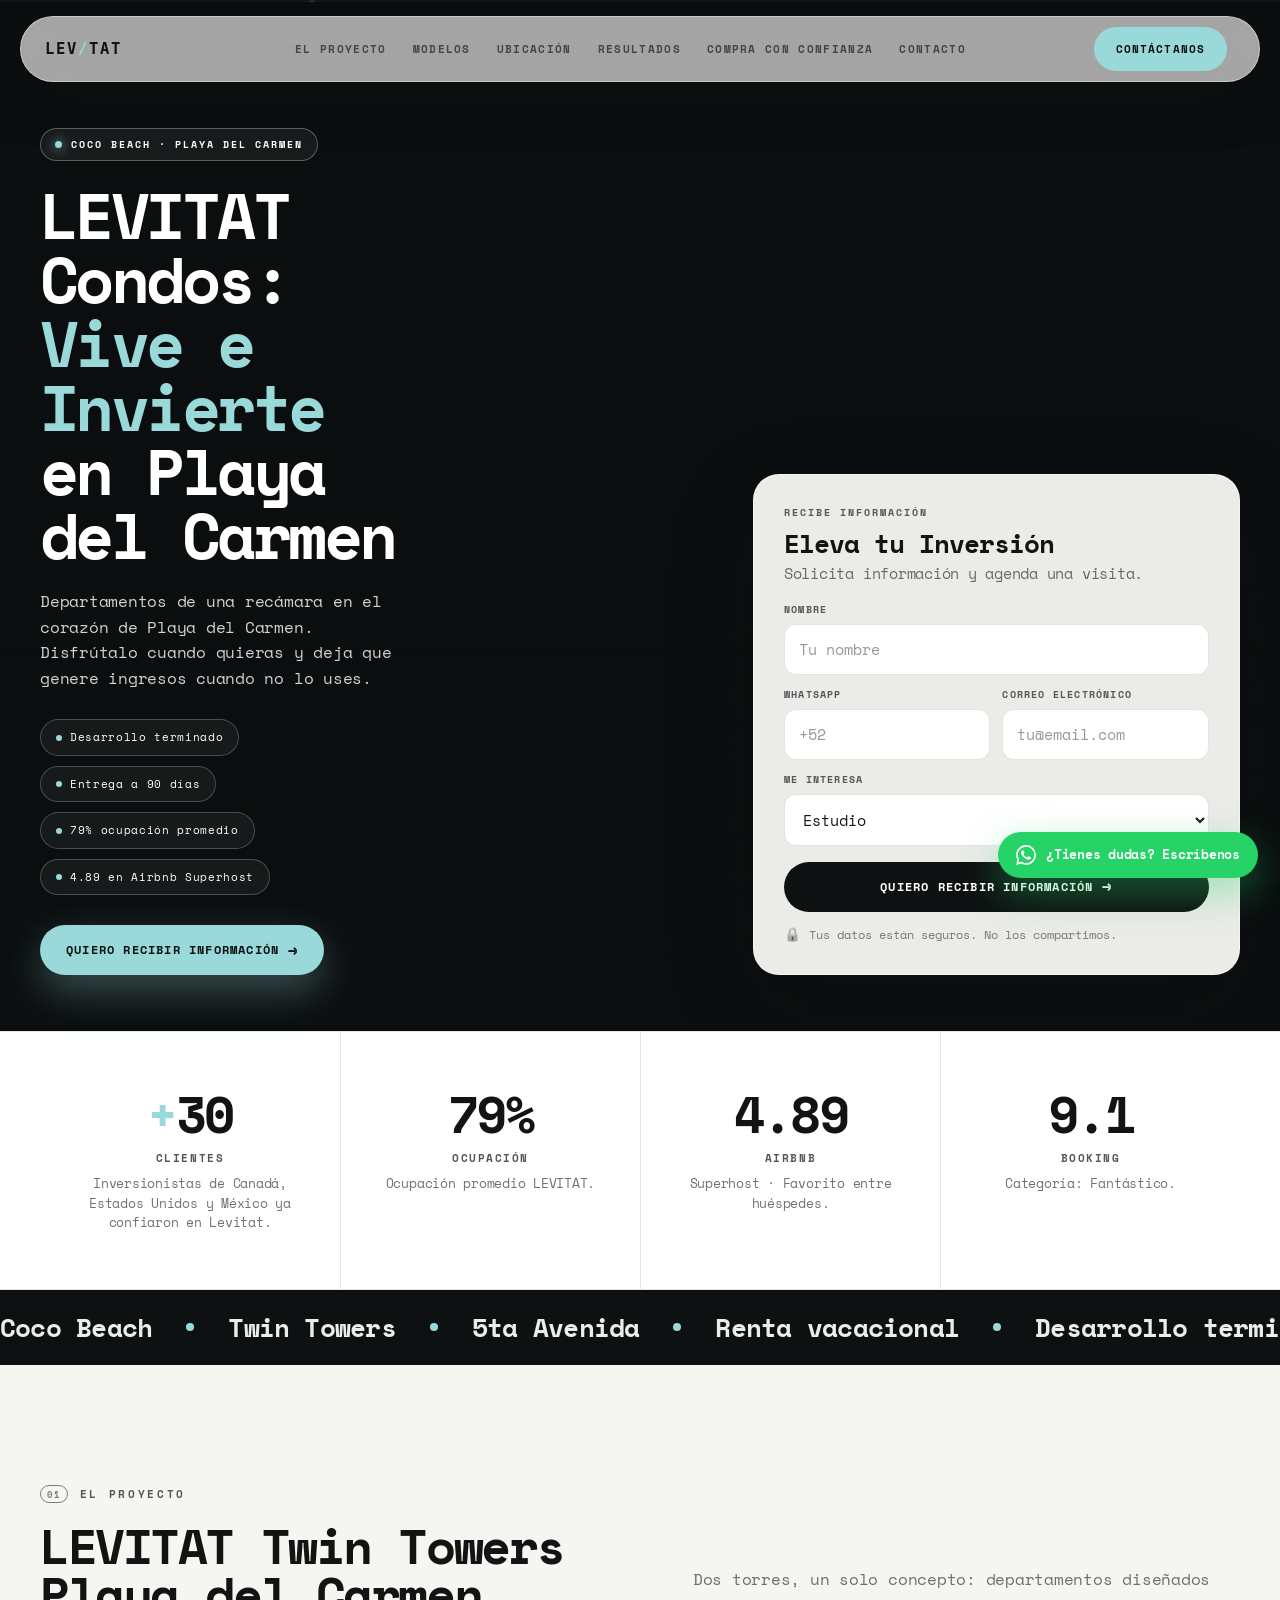
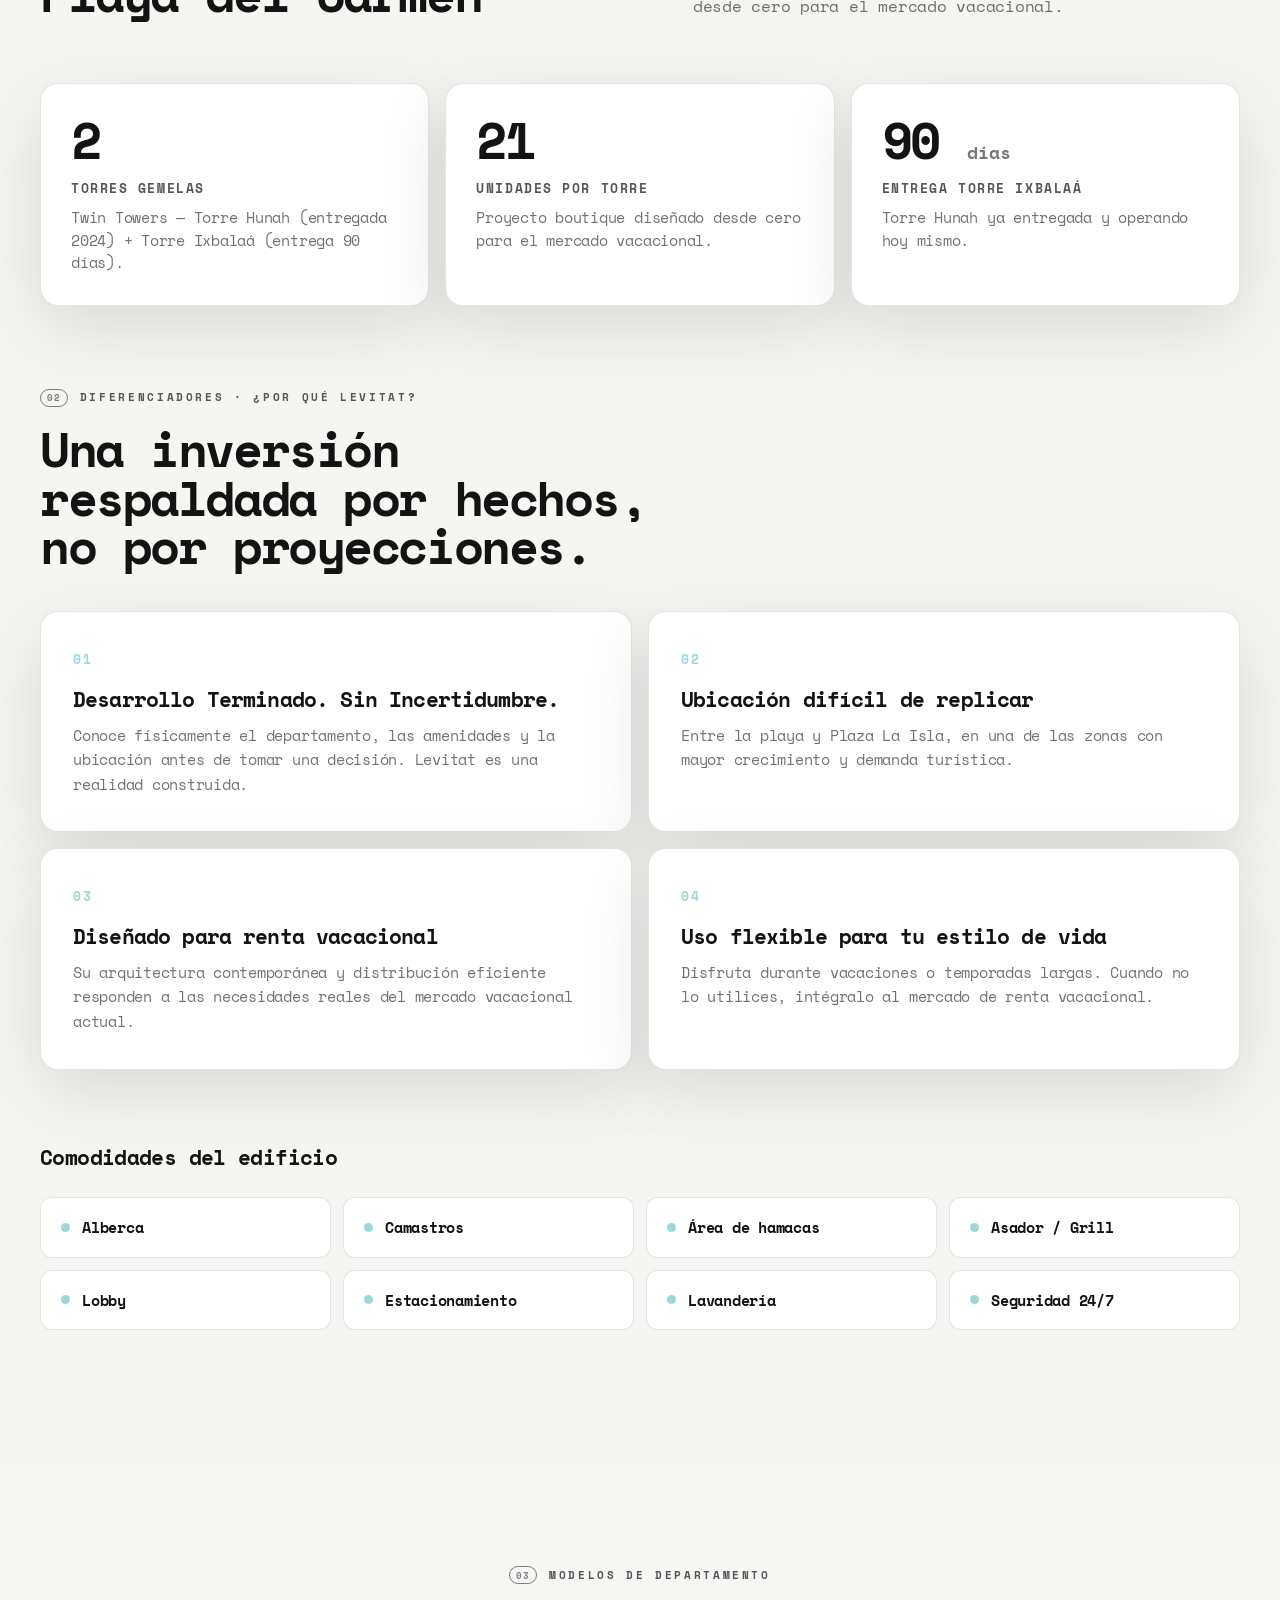
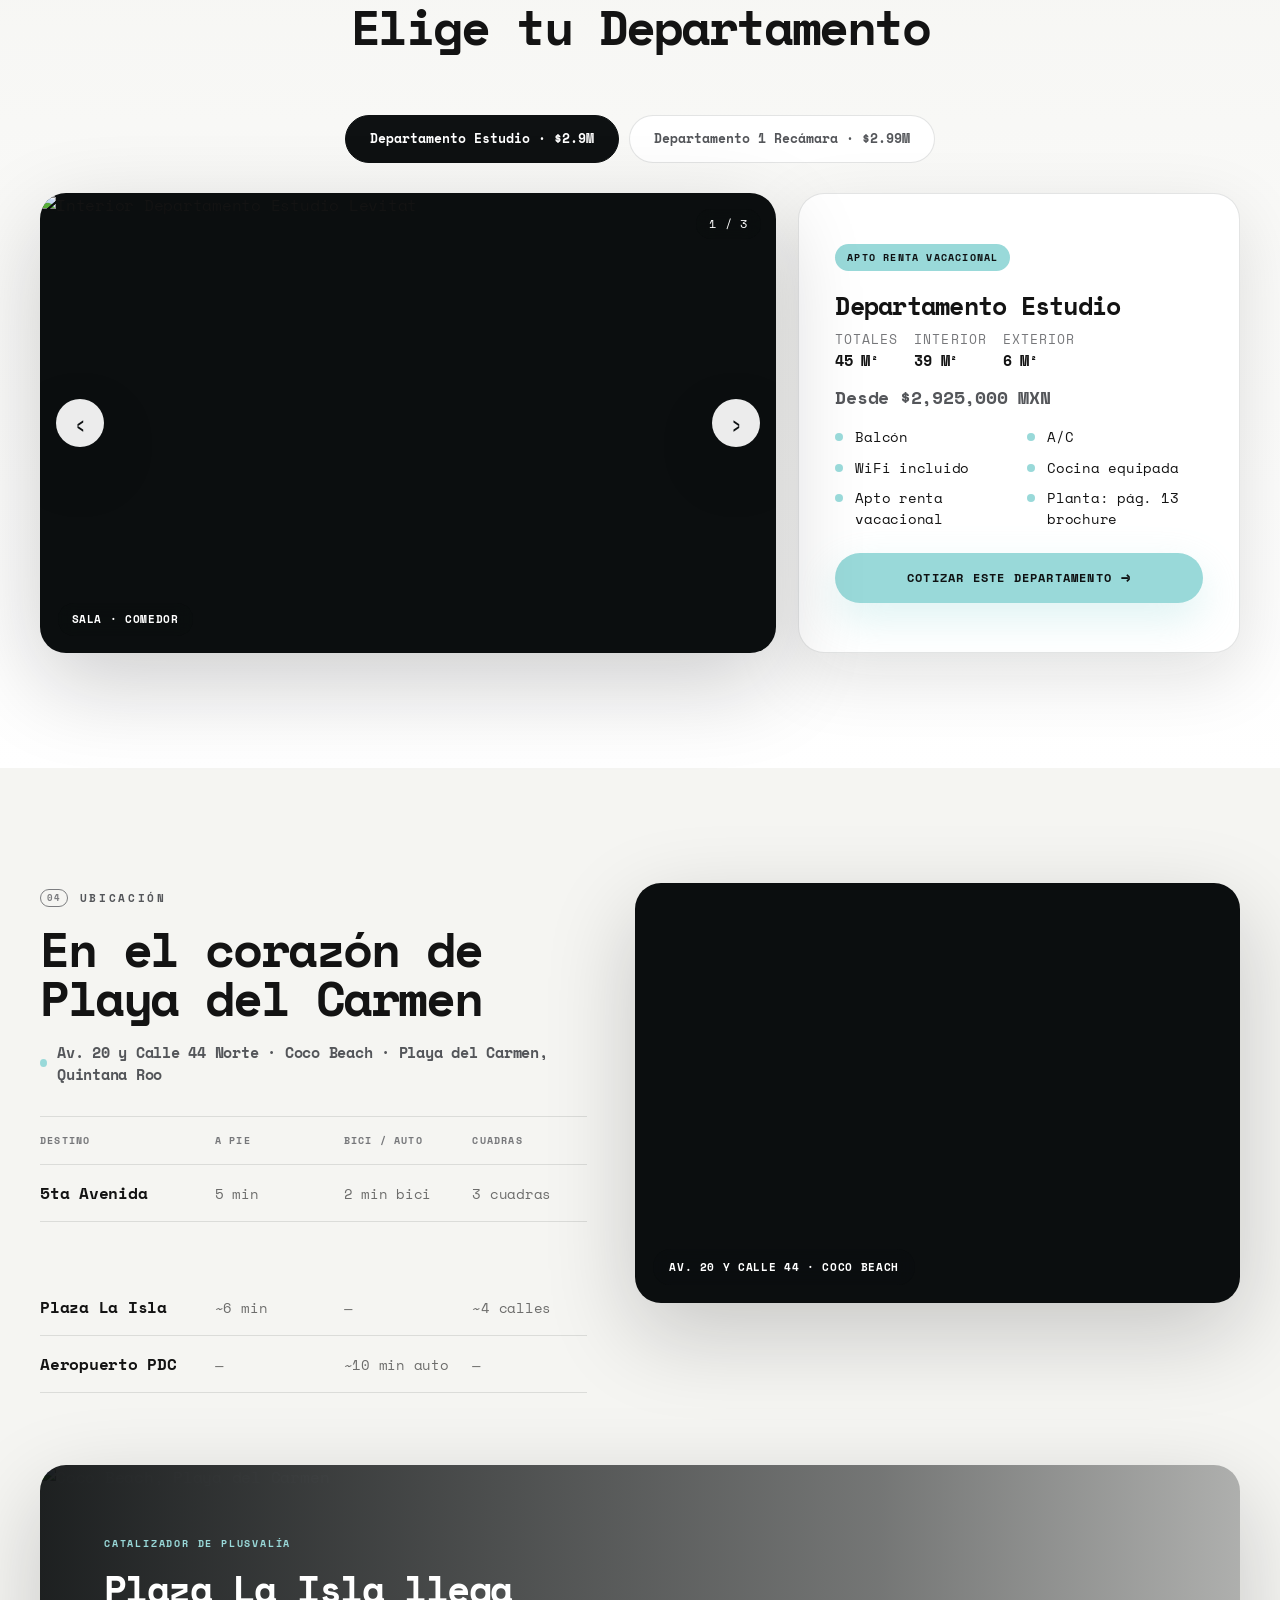
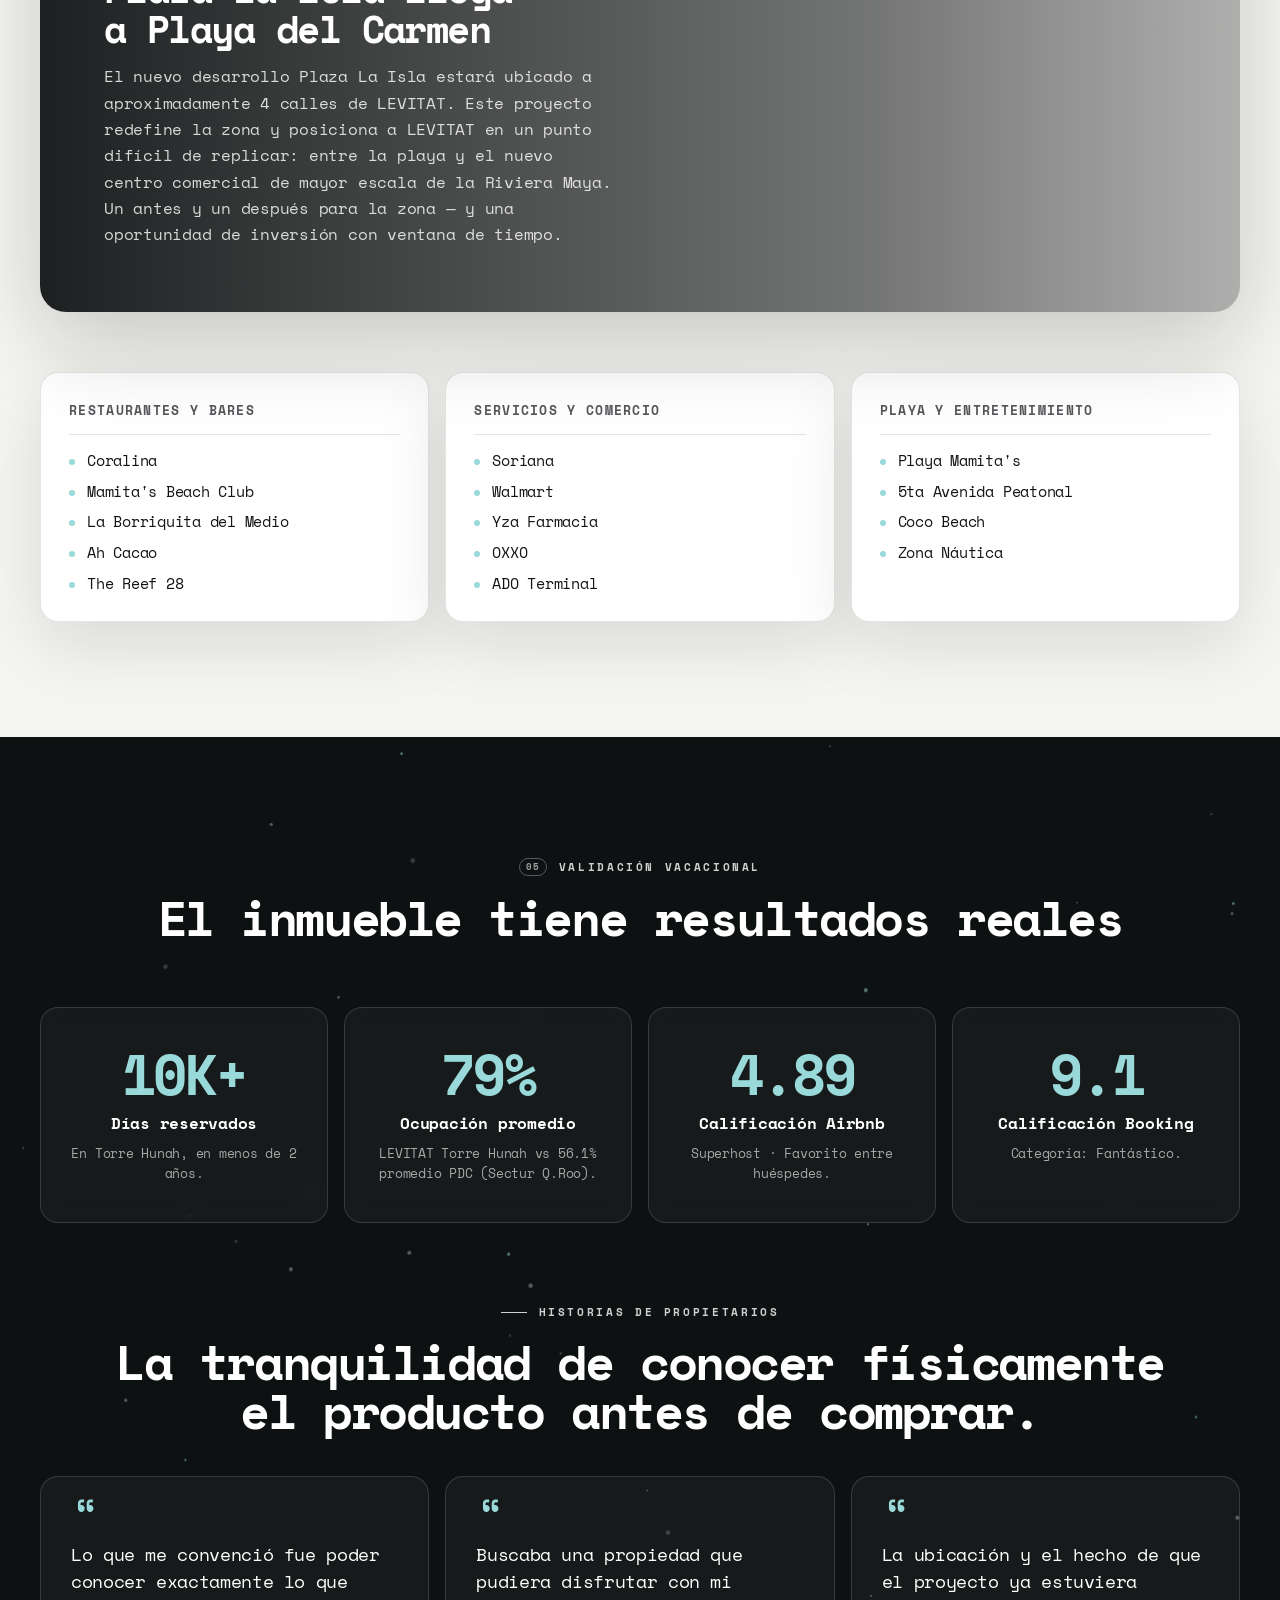
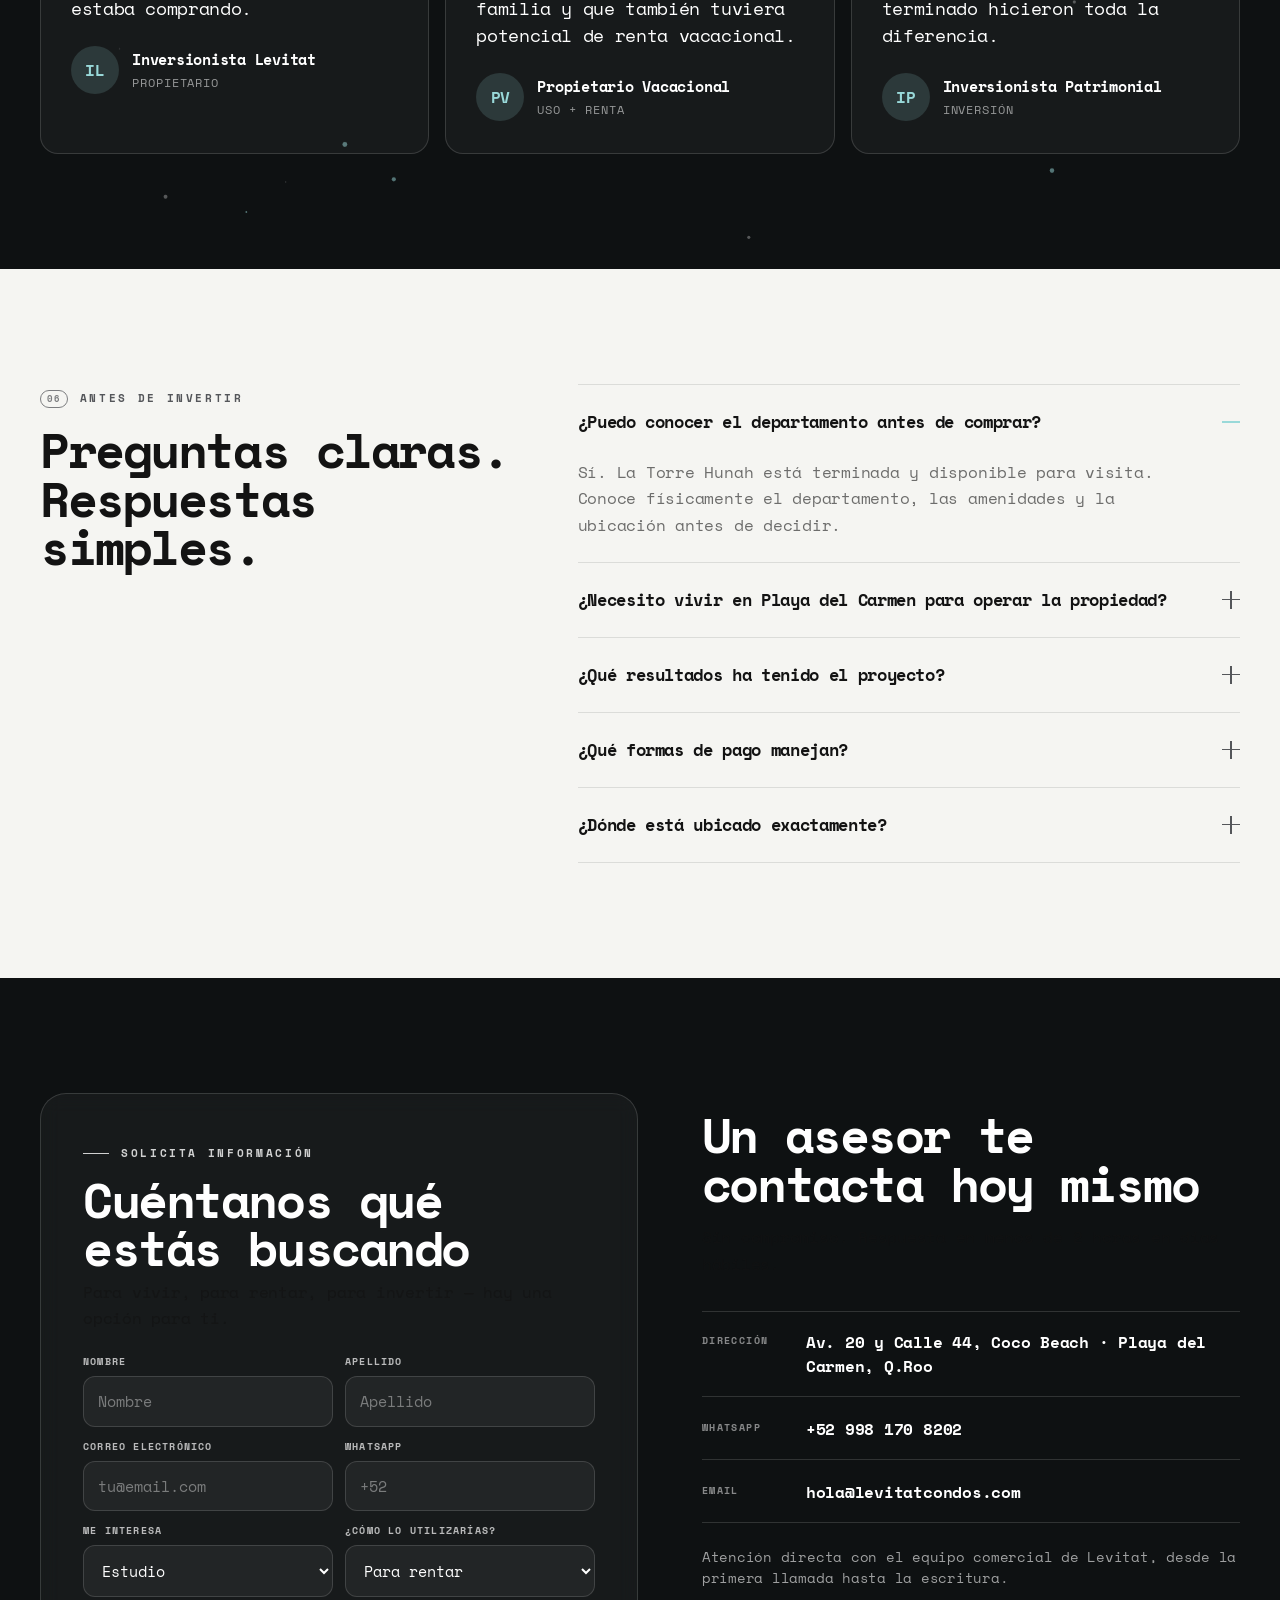
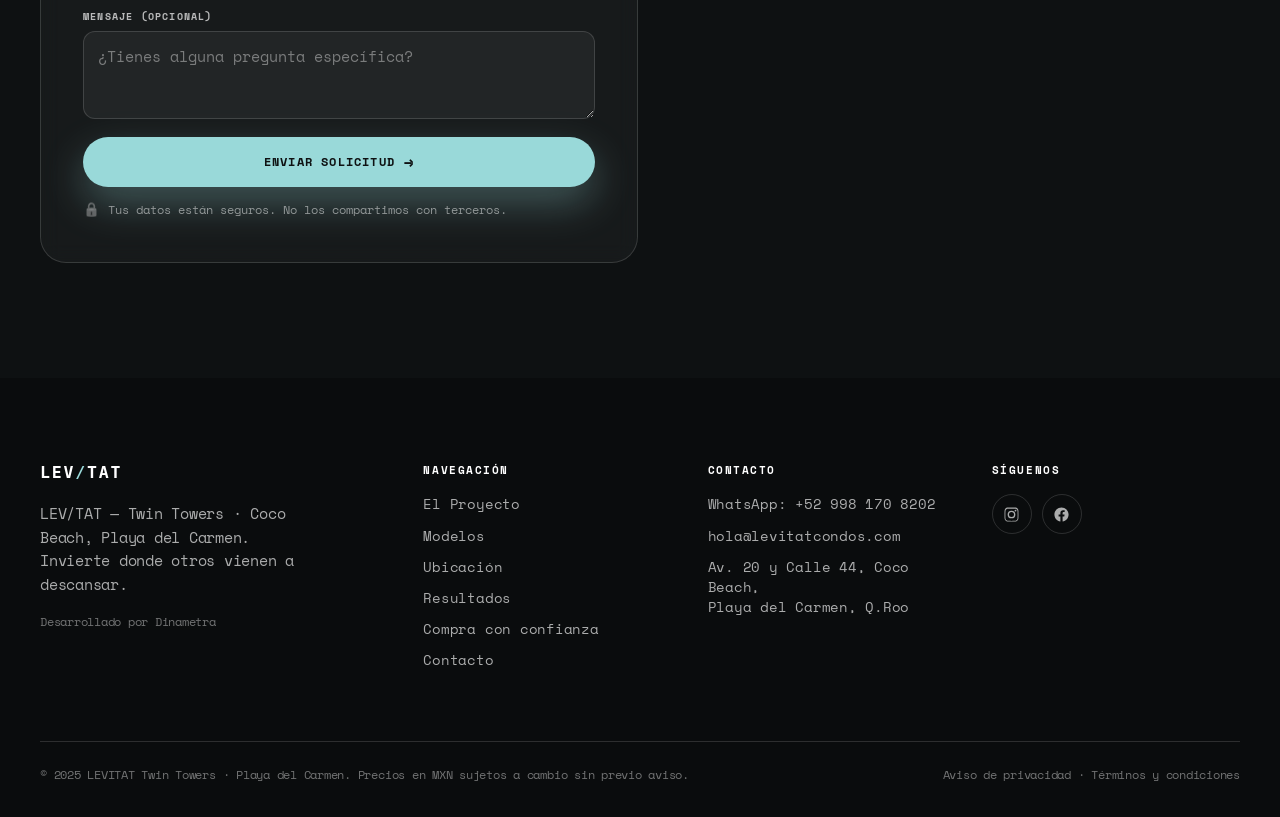
==== index.html @ 8c87f832 "landing-v3-levitat" ====
<!DOCTYPE html>
<html lang="es">
<head>
  <meta charset="utf-8" />
  <meta name="viewport" content="width=device-width, initial-scale=1" />
  <meta name="description" content="LEVITAT Condos — Vive e invierte en Playa del Carmen. Departamentos en Coco Beach, a 3 cuadras de la 5ta Avenida. Desarrollo terminado, 79% de ocupación promedio, 4.89 en Airbnb Superhost." />
  <title>LEVITAT Condos — Vive e Invierte en Playa del Carmen</title>
  <link rel="icon" href="assets/logo-color.svg" type="image/svg+xml" />
  <link rel="preconnect" href="https://fonts.googleapis.com">
  <link rel="preconnect" href="https://fonts.gstatic.com" crossorigin>
  <link href="https://fonts.googleapis.com/css2?family=Space+Mono:wght@400;700&display=swap" rel="stylesheet">
  <link rel="stylesheet" href="levitat.css" />
</head>
<body>
  <div class="scroll-progress" aria-hidden="true"><span></span></div>

  <!-- NAV -->
  <nav class="nav" id="nav" aria-label="Navegación principal">
    <a class="brand" href="#top" aria-label="Levitat"><img src="assets/logo-color.svg" alt="Levitat" /></a>
    <div class="nav-links">
      <a href="#proyecto">El Proyecto</a>
      <a href="#modelos">Modelos</a>
      <a href="#ubicacion">Ubicación</a>
      <a href="#resultados">Resultados</a>
      <a href="#confianza">Compra con confianza</a>
      <a href="#contacto">Contacto</a>
    </div>
    <a class="nav-cta js-to-form" href="#contacto">Contáctanos</a>
    <button class="nav-toggle" id="navToggle" type="button" aria-expanded="false" aria-label="Abrir menú"><span></span><span></span><span></span></button>
  </nav>

  <div class="mobile-panel" id="mobilePanel" aria-hidden="true">
    <a href="#proyecto">El Proyecto</a>
    <a href="#modelos">Modelos</a>
    <a href="#ubicacion">Ubicación</a>
    <a href="#resultados">Resultados</a>
    <a href="#confianza">Compra con confianza</a>
    <a href="#contacto">Contacto</a>
  </div>

  <main id="top">
    <!-- HERO -->
    <section class="hero">
      <div class="hero-media"><img src="https://levitatcondos.com/levitat20/wp-content/uploads/2024/05/LEVITAT-2-6NIV-VISTA-22-1024x576.jpeg" alt="LEVITAT Condos, Coco Beach, Playa del Carmen" /></div>
      <div class="hero-scrim" aria-hidden="true"></div>
      <div class="hero-line" aria-hidden="true"></div>

      <div class="hero-grid">
        <div class="hero-copy">
          <span class="hero-badge"><i></i> Coco Beach · Playa del Carmen</span>
          <h1>LEVITAT Condos:<br><b>Vive e Invierte</b> en Playa del Carmen</h1>
          <p class="hero-sub">Departamentos de una recámara en el corazón de Playa del Carmen. Disfrútalo cuando quieras y deja que genere ingresos cuando no lo uses.</p>
          <div class="hero-pills">
            <span>Desarrollo terminado</span>
            <span>Entrega a 90 días</span>
            <span>79% ocupación promedio</span>
            <span>4.89 en Airbnb Superhost</span>
          </div>
          <div class="hero-cta-row">
            <a class="btn btn--aqua magnetic js-to-form" href="#hero-form">Quiero recibir información <span class="arr">→</span></a>
          </div>
        </div>

        <!-- HERO FORM -->
        <form class="hero-form lead-form" id="hero-form" novalidate>
          <p class="form-eyebrow">Recibe información</p>
          <h3>Eleva tu Inversión</h3>
          <p class="form-sub">Solicita información y agenda una visita.</p>
          <div class="field"><label for="h-name">Nombre</label><input id="h-name" name="nombre" type="text" placeholder="Tu nombre" required></div>
          <div class="form-row">
            <div class="field"><label for="h-phone">WhatsApp</label><input id="h-phone" name="whatsapp" type="tel" placeholder="+52" required></div>
            <div class="field"><label for="h-mail">Correo electrónico</label><input id="h-mail" name="correo" type="email" placeholder="tu@email.com" required></div>
          </div>
          <div class="field">
            <label for="h-interes">Me interesa</label>
            <select id="h-interes" name="interes">
              <option>Estudio</option>
              <option>Departamento de 1 Recámara</option>
              <option>Conocer todas las opciones</option>
            </select>
          </div>
          <button class="btn btn--dark" type="submit">Quiero recibir información <span class="arr">→</span></button>
          <p class="form-note">Tus datos están seguros. No los compartimos.</p>
        </form>
      </div>
    </section>

    <!-- STAT BAR -->
    <section class="statbar">
      <div class="container">
        <div class="statbar-grid">
          <div class="statbar-item reveal"><div class="val"><b>+</b><span class="counter" data-count="30">0</span></div><div class="lbl">Clientes</div><p class="desc">Inversionistas de Canadá, Estados Unidos y México ya confiaron en Levitat.</p></div>
          <div class="statbar-item reveal d1"><div class="val"><span class="counter" data-count="79">0</span>%</div><div class="lbl">Ocupación</div><p class="desc">Ocupación promedio LEVITAT.</p></div>
          <div class="statbar-item reveal d2"><div class="val">4.89</div><div class="lbl">Airbnb</div><p class="desc">Superhost · Favorito entre huéspedes.</p></div>
          <div class="statbar-item reveal d3"><div class="val">9.1</div><div class="lbl">Booking</div><p class="desc">Categoría: Fantástico.</p></div>
        </div>
      </div>
    </section>

    <!-- MARQUEE -->
    <div class="marquee" aria-hidden="true">
      <div class="marquee-track">
        <span>Coco Beach</span><i></i><span>Twin Towers</span><i></i><span>5ta Avenida</span><i></i><span>Renta vacacional</span><i></i><span>Desarrollo terminado</span><i></i><span>79% ocupación</span><i></i><span>Airbnb Superhost</span><i></i><span>Plaza La Isla</span><i></i>
        <span>Coco Beach</span><i></i><span>Twin Towers</span><i></i><span>5ta Avenida</span><i></i><span>Renta vacacional</span><i></i><span>Desarrollo terminado</span><i></i><span>79% ocupación</span><i></i><span>Airbnb Superhost</span><i></i><span>Plaza La Isla</span><i></i>
      </div>
    </div>

    <!-- EL PROYECTO -->
    <section class="section" id="proyecto">
      <div class="container">
        <div class="section-head split">
          <div>
            <p class="eyebrow"><span class="num">01</span> El Proyecto</p>
            <h2 class="h-section">LEVITAT Twin Towers<br>Playa del Carmen</h2>
          </div>
          <p class="lead reveal d1">Dos torres, un solo concepto: departamentos diseñados desde cero para el mercado vacacional.</p>
        </div>

        <div class="specs-grid">
          <article class="spec-card reveal"><div class="val"><span class="counter" data-count="2">0</span></div><div class="name">Torres gemelas</div><p class="desc">Twin Towers — Torre Hunah (entregada 2024) + Torre Ixbalaá (entrega 90 días).</p></article>
          <article class="spec-card reveal d1"><div class="val"><span class="counter" data-count="21">0</span></div><div class="name">Unidades por torre</div><p class="desc">Proyecto boutique diseñado desde cero para el mercado vacacional.</p></article>
          <article class="spec-card reveal d2"><div class="val"><span class="counter" data-count="90">0</span> <small>días</small></div><div class="name">Entrega Torre Ixbalaá</div><p class="desc">Torre Hunah ya entregada y operando hoy mismo.</p></article>
        </div>

        <!-- DIFERENCIADORES / COMPRA CON CONFIANZA -->
        <div id="confianza">
          <div class="diff-head">
            <p class="eyebrow"><span class="num">02</span> Diferenciadores · ¿Por qué Levitat?</p>
            <h2 class="h-section">Una inversión respaldada por hechos, no por proyecciones.</h2>
          </div>
          <div class="diff-grid">
            <article class="diff-card reveal"><span class="idx">01</span><h3>Desarrollo Terminado. Sin Incertidumbre.</h3><p>Conoce físicamente el departamento, las amenidades y la ubicación antes de tomar una decisión. Levitat es una realidad construida.</p></article>
            <article class="diff-card reveal d1"><span class="idx">02</span><h3>Ubicación difícil de replicar</h3><p>Entre la playa y Plaza La Isla, en una de las zonas con mayor crecimiento y demanda turística.</p></article>
            <article class="diff-card reveal d2"><span class="idx">03</span><h3>Diseñado para renta vacacional</h3><p>Su arquitectura contemporánea y distribución eficiente responden a las necesidades reales del mercado vacacional actual.</p></article>
            <article class="diff-card reveal d3"><span class="idx">04</span><h3>Uso flexible para tu estilo de vida</h3><p>Disfruta durante vacaciones o temporadas largas. Cuando no lo utilices, intégralo al mercado de renta vacacional.</p></article>
          </div>

          <div class="amenities">
            <h3>Comodidades del edificio</h3>
            <div class="amenities-grid">
              <div class="amenity reveal"><i></i>Alberca</div>
              <div class="amenity reveal"><i></i>Camastros</div>
              <div class="amenity reveal d1"><i></i>Área de hamacas</div>
              <div class="amenity reveal d1"><i></i>Asador / Grill</div>
              <div class="amenity reveal d2"><i></i>Lobby</div>
              <div class="amenity reveal d2"><i></i>Estacionamiento</div>
              <div class="amenity reveal d3"><i></i>Lavandería</div>
              <div class="amenity reveal d3"><i></i>Seguridad 24/7</div>
            </div>
          </div>
        </div>
      </div>
    </section>

    <!-- MODELOS -->
    <section class="section models" id="modelos">
      <div class="container">
        <div class="section-head center">
          <p class="eyebrow" style="justify-content:center"><span class="num">03</span> Modelos de departamento</p>
          <h2 class="h-section">Elige tu Departamento</h2>
        </div>

        <div id="modelCarousel">
          <div class="mc-tabs">
            <button class="mc-tab is-active" type="button" data-model="estudio">Departamento Estudio · $2.9M</button>
            <button class="mc-tab" type="button" data-model="rec1">Departamento 1 Recámara · $2.99M</button>
          </div>

          <div class="mc-body">
            <div class="mc-stage">
              <div class="mc-track is-active" data-model="estudio">
                <figure class="mc-slide"><img src="https://levitatcondos.com/levitat20/wp-content/uploads/2021/05/13.-PHOTO-2024-05-22-13-44-02-600x395.jpg" alt="Interior Departamento Estudio Levitat"><figcaption>Sala · comedor</figcaption></figure>
                <figure class="mc-slide"><img src="https://levitatcondos.com/levitat20/wp-content/uploads/2024/05/LEVITAT-2-6NIV-VISTA-22-1024x576.jpeg" alt="Fachada Levitat"><figcaption>Fachada · amenidades</figcaption></figure>
                <figure class="mc-slide"><img src="https://levitatcondos.com/levitat20/wp-content/uploads/2024/11/UBICACION.jpg" alt="Roof y alberca Levitat"><figcaption>Roof &amp; alberca</figcaption></figure>
              </div>
              <div class="mc-track" data-model="rec1" hidden>
                <figure class="mc-slide"><img src="https://levitatcondos.com/levitat20/wp-content/uploads/2024/05/PORTADA-1-REC-CERRADA-600x395.jpg" alt="Sala Departamento 1 Recámara Levitat"><figcaption>Sala principal</figcaption></figure>
                <figure class="mc-slide"><img src="https://levitatcondos.com/levitat20/wp-content/uploads/2024/05/WhatsApp-Image-2024-05-22-at-13.43.01-scaled-e1716674764935-600x395.jpeg" alt="Recámara Departamento 1 Recámara Levitat"><figcaption>Recámara privada</figcaption></figure>
                <figure class="mc-slide"><img src="https://levitatcondos.com/levitat20/wp-content/uploads/2024/05/LEVITAT-2-6NIV-VISTA-22-1024x576.jpeg" alt="Fachada Levitat"><figcaption>Fachada Levitat</figcaption></figure>
              </div>
              <button class="mc-arrow mc-prev" type="button" aria-label="Anterior">‹</button>
              <button class="mc-arrow mc-next" type="button" aria-label="Siguiente">›</button>
              <div class="mc-counter"><span class="mc-cur">1</span> / <span class="mc-total">3</span></div>
            </div>

            <aside class="mc-info">
              <div class="mc-panel" data-model="estudio">
                <span class="badge">Apto renta vacacional</span>
                <h3>Departamento Estudio</h3>
                <div class="mc-area">
                  <div>Totales<b>45 m²</b></div>
                  <div>Interior<b>39 m²</b></div>
                  <div>Exterior<b>6 m²</b></div>
                </div>
                <strong class="mc-price">Desde $2,925,000 MXN</strong>
                <ul class="mc-tags">
                  <li>Balcón</li><li>A/C</li><li>WiFi incluido</li><li>Cocina equipada</li>
                  <li>Apto renta vacacional</li><li>Planta: pág. 13 brochure</li>
                </ul>
                <button class="btn btn--aqua js-to-form" type="button">Cotizar este departamento <span class="arr">→</span></button>
              </div>
              <div class="mc-panel" data-model="rec1" hidden>
                <span class="badge">Uso + renta</span>
                <h3>Departamento de 1 Recámara</h3>
                <div class="mc-area">
                  <div>Totales<b>50 m²</b></div>
                  <div>Interior<b>42 m²</b></div>
                  <div>Exterior<b>8 m²</b></div>
                </div>
                <strong class="mc-price">Desde $2,995,000 MXN</strong>
                <ul class="mc-tags">
                  <li>Recámara privada</li><li>Balcón</li><li>A/C</li><li>WiFi incluido</li>
                  <li>Apto renta vacacional</li><li>Planta: pág. 17 brochure</li>
                </ul>
                <button class="btn btn--aqua js-to-form" type="button">Cotizar este departamento <span class="arr">→</span></button>
              </div>
            </aside>
          </div>
        </div>
      </div>
    </section>

    <!-- UBICACIÓN -->
    <section class="section" id="ubicacion">
      <div class="container">
        <div class="loc-grid">
          <div>
            <p class="eyebrow"><span class="num">04</span> Ubicación</p>
            <h2 class="h-section">En el corazón de Playa del Carmen</h2>
            <span class="loc-address">Av. 20 y Calle 44 Norte · Coco Beach · Playa del Carmen, Quintana Roo</span>
            <div class="dist-table">
              <div class="dist-row head"><span class="dest">Destino</span><span class="v">A pie</span><span class="v">Bici / Auto</span><span class="v c4">Cuadras</span></div>
              <div class="dist-row reveal"><span class="dest">5ta Avenida</span><span class="v">5 min</span><span class="v">2 min bici</span><span class="v c4">3 cuadras</span></div>
              <div class="dist-row reveal"><span class="dest">Playa</span><span class="v">9 min</span><span class="v">2 min bici</span><span class="v c4">6 cuadras</span></div>
              <div class="dist-row reveal"><span class="dest">Plaza La Isla</span><span class="v">~6 min</span><span class="v">—</span><span class="v c4">~4 calles</span></div>
              <div class="dist-row reveal"><span class="dest">Aeropuerto PDC</span><span class="v">—</span><span class="v">~10 min auto</span><span class="v c4">—</span></div>
            </div>
          </div>
          <div class="map-card reveal">
            <iframe title="Mapa Levitat — Av. 20 y Calle 44, Coco Beach, Playa del Carmen" loading="lazy" referrerpolicy="no-referrer-when-downgrade" src="https://www.google.com/maps?q=Av.+20+y+Calle+44+Norte,+Coco+Beach,+Playa+del+Carmen,+Quintana+Roo&output=embed"></iframe>
            <span class="map-tag">Av. 20 y Calle 44 · Coco Beach</span>
          </div>
        </div>

        <!-- Plaza La Isla -->
        <div class="plaza reveal">
          <img src="https://levitatcondos.com/levitat20/wp-content/uploads/2024/11/UBICACION.jpg" alt="Coco Beach, Playa del Carmen" />
          <div class="plaza-inner">
            <span class="tag">Catalizador de plusvalía</span>
            <h3>Plaza La Isla llega a Playa del Carmen</h3>
            <p>El nuevo desarrollo Plaza La Isla estará ubicado a aproximadamente 4 calles de LEVITAT. Este proyecto redefine la zona y posiciona a LEVITAT en un punto difícil de replicar: entre la playa y el nuevo centro comercial de mayor escala de la Riviera Maya. Un antes y un después para la zona — y una oportunidad de inversión con ventana de tiempo.</p>
          </div>
        </div>

        <!-- POIs -->
        <div class="pois">
          <div class="poi-col reveal">
            <h4>Restaurantes y bares</h4>
            <ul><li>Coralina</li><li>Mamita's Beach Club</li><li>La Borriquita del Medio</li><li>Ah Cacao</li><li>The Reef 28</li></ul>
          </div>
          <div class="poi-col reveal d1">
            <h4>Servicios y comercio</h4>
            <ul><li>Soriana</li><li>Walmart</li><li>Yza Farmacia</li><li>OXXO</li><li>ADO Terminal</li></ul>
          </div>
          <div class="poi-col reveal d2">
            <h4>Playa y entretenimiento</h4>
            <ul><li>Playa Mamita's</li><li>5ta Avenida Peatonal</li><li>Coco Beach</li><li>Zona Náutica</li></ul>
          </div>
        </div>
      </div>
    </section>

    <!-- RESULTADOS / VALIDACIÓN -->
    <section class="section dark" id="resultados">
      <canvas class="particles" aria-hidden="true"></canvas>
      <div class="container">
        <div class="section-head center">
          <p class="eyebrow" style="justify-content:center"><span class="num">05</span> Validación vacacional</p>
          <h2 class="h-section">El inmueble tiene resultados reales</h2>
        </div>
        <div class="metrics-grid">
          <article class="metric-card reveal"><span class="val"><span class="counter" data-count="10" data-suffix="K+">0</span></span><div class="lbl">Días reservados</div><p class="desc">En Torre Hunah, en menos de 2 años.</p></article>
          <article class="metric-card reveal d1"><span class="val"><span class="counter" data-count="79">0</span>%</span><div class="lbl">Ocupación promedio</div><p class="desc">LEVITAT Torre Hunah vs 56.1% promedio PDC (Sectur Q.Roo).</p></article>
          <article class="metric-card reveal d2"><span class="val">4.89</span><div class="lbl">Calificación Airbnb</div><p class="desc">Superhost · Favorito entre huéspedes.</p></article>
          <article class="metric-card reveal d3"><span class="val">9.1</span><div class="lbl">Calificación Booking</div><p class="desc">Categoría: Fantástico.</p></article>
        </div>

        <div class="section-head center" style="margin:0 0 40px">
          <p class="eyebrow eyebrow--light" style="justify-content:center">Historias de propietarios</p>
          <h2 class="h-section" style="color:#fff">La tranquilidad de conocer físicamente el producto antes de comprar.</h2>
        </div>
        <div class="testi-grid">
          <article class="testi-card reveal"><p class="testi-quote">Lo que me convenció fue poder conocer exactamente lo que estaba comprando.</p><div class="testi-who"><span class="avatar">IL</span><div><strong>Inversionista Levitat</strong><small>Propietario</small></div></div></article>
          <article class="testi-card reveal d1"><p class="testi-quote">Buscaba una propiedad que pudiera disfrutar con mi familia y que también tuviera potencial de renta vacacional.</p><div class="testi-who"><span class="avatar">PV</span><div><strong>Propietario Vacacional</strong><small>Uso + renta</small></div></div></article>
          <article class="testi-card reveal d2"><p class="testi-quote">La ubicación y el hecho de que el proyecto ya estuviera terminado hicieron toda la diferencia.</p><div class="testi-who"><span class="avatar">IP</span><div><strong>Inversionista Patrimonial</strong><small>Inversión</small></div></div></article>
        </div>
      </div>
    </section>

    <!-- FAQ -->
    <section class="section" id="faq">
      <div class="container faq-grid">
        <div>
          <p class="eyebrow"><span class="num">06</span> Antes de invertir</p>
          <h2 class="h-section">Preguntas claras. Respuestas simples.</h2>
        </div>
        <div class="faq-list">
          <article class="faq-item is-open"><button class="faq-q" type="button">¿Puedo conocer el departamento antes de comprar?<span></span></button><div class="faq-a"><p>Sí. La Torre Hunah está terminada y disponible para visita. Conoce físicamente el departamento, las amenidades y la ubicación antes de decidir.</p></div></article>
          <article class="faq-item"><button class="faq-q" type="button">¿Necesito vivir en Playa del Carmen para operar la propiedad?<span></span></button><div class="faq-a"><p>No. El modelo está pensado para inversionistas foráneos. Puedes integrar tu departamento al mercado de renta vacacional cuando no lo utilices.</p></div></article>
          <article class="faq-item"><button class="faq-q" type="button">¿Qué resultados ha tenido el proyecto?<span></span></button><div class="faq-a"><p>La Torre Hunah promedió 79% de ocupación y acumula más de 10,000 días reservados en menos de 2 años, con 4.89 en Airbnb (Superhost) y 9.1 en Booking.</p></div></article>
          <article class="faq-item"><button class="faq-q" type="button">¿Qué formas de pago manejan?<span></span></button><div class="faq-a"><p>Revisamos tu escenario en llamada: recursos propios, crédito hipotecario o Infonavit. Precios desde $2,925,000 MXN.</p></div></article>
          <article class="faq-item"><button class="faq-q" type="button">¿Dónde está ubicado exactamente?<span></span></button><div class="faq-a"><p>Av. 20 y Calle 44 Norte, Coco Beach · Playa del Carmen, Q.Roo — a 3 cuadras de la 5ta Avenida y entre la playa y la próxima Plaza La Isla.</p></div></article>
        </div>
      </div>
    </section>

    <!-- CONTACTO -->
    <section class="section contact" id="contacto">
      <canvas class="particles" aria-hidden="true"></canvas>
      <div class="container">
        <div class="contact-grid">
          <form class="contact-form lead-form" novalidate>
            <p class="eyebrow eyebrow--light">Solicita información</p>
            <h2 class="h-section" style="color:#fff;margin:14px 0 6px">Cuéntanos qué estás buscando</h2>
            <p class="lead" style="margin:0 0 22px">Para vivir, para rentar, para invertir — hay una opción para ti.</p>
            <div class="form-row">
              <div class="field"><label for="c-name">Nombre</label><input id="c-name" name="nombre" type="text" placeholder="Nombre" required></div>
              <div class="field"><label for="c-last">Apellido</label><input id="c-last" name="apellido" type="text" placeholder="Apellido" required></div>
            </div>
            <div class="form-row">
              <div class="field"><label for="c-mail">Correo electrónico</label><input id="c-mail" name="correo" type="email" placeholder="tu@email.com" required></div>
              <div class="field"><label for="c-phone">WhatsApp</label><input id="c-phone" name="whatsapp" type="tel" placeholder="+52" required></div>
            </div>
            <div class="form-row">
              <div class="field">
                <label for="c-interes">Me interesa</label>
                <select id="c-interes" name="interes">
                  <option>Estudio</option>
                  <option>1 Recámara</option>
                  <option>Agendar visita</option>
                  <option>Conocer todas las opciones</option>
                </select>
              </div>
              <div class="field">
                <label for="c-uso">¿Cómo lo utilizarías?</label>
                <select id="c-uso" name="uso">
                  <option>Para rentar</option>
                  <option>Uso personal + renta</option>
                  <option>Uso personal</option>
                  <option>No sé</option>
                </select>
              </div>
            </div>
            <div class="field"><label for="c-msg">Mensaje (opcional)</label><textarea id="c-msg" name="mensaje" placeholder="¿Tienes alguna pregunta específica?"></textarea></div>
            <button class="btn btn--aqua" type="submit">Enviar solicitud <span class="arr">→</span></button>
            <p class="form-note">Tus datos están seguros. No los compartimos con terceros.</p>
          </form>

          <aside class="contact-aside">
            <h2 class="h-section">Un asesor te contacta hoy mismo</h2>
            <p class="lead" style="margin-top:16px">Sin compromiso. Respuesta en menos de 2 horas en días hábiles.</p>
            <div class="contact-info">
              <div><span class="k">Dirección</span><span class="v">Av. 20 y Calle 44, Coco Beach · Playa del Carmen, Q.Roo</span></div>
              <a href="https://wa.me/529981708202" target="_blank" rel="noopener"><span class="k">WhatsApp</span><span class="v">+52 998 170 8202</span></a>
              <a href="mailto:hola@levitatcondos.com"><span class="k">Email</span><span class="v">hola@levitatcondos.com</span></a>
            </div>
            <p class="contact-note">Atención directa con el equipo comercial de Levitat, desde la primera llamada hasta la escritura.</p>
          </aside>
        </div>
      </div>
    </section>
  </main>

  <!-- WHATSAPP FLOAT -->
  <a class="wa-float" href="https://wa.me/529981708202?text=Hola%2C%20me%20interesa%20LEVITAT%20en%20Playa%20del%20Carmen." target="_blank" rel="noopener" aria-label="WhatsApp Levitat">
    <svg viewBox="0 0 24 24" xmlns="http://www.w3.org/2000/svg"><path d="M17.472 14.382c-.297-.149-1.758-.867-2.03-.967-.273-.099-.471-.148-.67.15-.197.297-.767.966-.94 1.164-.173.199-.347.223-.644.075-.297-.15-1.255-.463-2.39-1.475-.883-.788-1.48-1.761-1.653-2.059-.173-.297-.018-.458.13-.606.134-.133.298-.347.446-.52.149-.174.198-.298.298-.497.099-.198.05-.371-.025-.52-.075-.149-.669-1.612-.916-2.207-.242-.579-.487-.5-.669-.51-.173-.008-.371-.01-.57-.01-.198 0-.52.074-.792.372-.272.297-1.04 1.016-1.04 2.479 0 1.462 1.065 2.875 1.213 3.074.149.198 2.096 3.2 5.077 4.487.709.306 1.262.489 1.694.625.712.227 1.36.195 1.871.118.571-.085 1.758-.719 2.006-1.413.248-.694.248-1.289.173-1.413-.074-.124-.272-.198-.57-.347m-5.421 7.403h-.004a9.87 9.87 0 01-5.031-1.378l-.361-.214-3.741.982.998-3.648-.235-.374a9.86 9.86 0 01-1.51-5.26c.001-5.45 4.436-9.884 9.888-9.884 2.64 0 5.122 1.03 6.988 2.898a9.825 9.825 0 012.893 6.994c-.003 5.45-4.437 9.884-9.885 9.884m8.413-18.297A11.815 11.815 0 0012.05 0C5.495 0 .16 5.335.157 11.892c0 2.096.547 4.142 1.588 5.945L.057 24l6.305-1.654a11.882 11.882 0 005.683 1.448h.005c6.554 0 11.89-5.335 11.893-11.893a11.821 11.821 0 00-3.48-8.413z"/></svg>
    <span>¿Tienes dudas? Escríbenos</span>
  </a>

  <!-- FOOTER -->
  <footer class="footer">
    <div class="container">
      <div class="footer-grid">
        <div>
          <img src="assets/logo-blanco.svg" alt="Levitat" />
          <p class="tagline">LEV/TAT — Twin Towers · Coco Beach, Playa del Carmen. Invierte donde otros vienen a descansar.</p>
          <p class="dev">Desarrollado por <a href="https://dinametra.com/" target="_blank" rel="noopener">Dinametra</a></p>
        </div>
        <div class="footer-col">
          <strong>Navegación</strong>
          <a href="#proyecto">El Proyecto</a>
          <a href="#modelos">Modelos</a>
          <a href="#ubicacion">Ubicación</a>
          <a href="#resultados">Resultados</a>
          <a href="#confianza">Compra con confianza</a>
          <a href="#contacto">Contacto</a>
        </div>
        <div class="footer-col">
          <strong>Contacto</strong>
          <a href="https://wa.me/529981708202" target="_blank" rel="noopener">WhatsApp: +52 998 170 8202</a>
          <a href="mailto:hola@levitatcondos.com">hola@levitatcondos.com</a>
          <span>Av. 20 y Calle 44, Coco Beach,<br>Playa del Carmen, Q.Roo</span>
        </div>
        <div class="footer-col">
          <strong>Síguenos</strong>
          <div class="footer-social">
            <a href="#" aria-label="Instagram"><svg viewBox="0 0 24 24"><path d="M12 2.16c3.2 0 3.58.01 4.85.07 1.17.05 1.8.25 2.23.41.56.22.96.48 1.38.9.42.42.68.82.9 1.38.16.42.36 1.06.41 2.23.06 1.27.07 1.65.07 4.85s-.01 3.58-.07 4.85c-.05 1.17-.25 1.8-.41 2.23-.22.56-.48.96-.9 1.38-.42.42-.82.68-1.38.9-.42.16-1.06.36-2.23.41-1.27.06-1.65.07-4.85.07s-3.58-.01-4.85-.07c-1.17-.05-1.8-.25-2.23-.41a3.7 3.7 0 01-1.38-.9 3.7 3.7 0 01-.9-1.38c-.16-.42-.36-1.06-.41-2.23C2.17 15.58 2.16 15.2 2.16 12s.01-3.58.07-4.85c.05-1.17.25-1.8.41-2.23.22-.56.48-.96.9-1.38.42-.42.82-.68 1.38-.9.42-.16 1.06-.36 2.23-.41C8.42 2.17 8.8 2.16 12 2.16zm0 1.62c-3.15 0-3.52.01-4.76.07-.9.04-1.39.19-1.71.32-.43.17-.74.37-1.06.69-.32.32-.52.63-.69 1.06-.13.32-.28.81-.32 1.71-.06 1.24-.07 1.61-.07 4.76s.01 3.52.07 4.76c.04.9.19 1.39.32 1.71.17.43.37.74.69 1.06.32.32.63.52 1.06.69.32.13.81.28 1.71.32 1.24.06 1.61.07 4.76.07s3.52-.01 4.76-.07c.9-.04 1.39-.19 1.71-.32.43-.17.74-.37 1.06-.69.32-.32.52-.63.69-1.06.13-.32.28-.81.32-1.71.06-1.24.07-1.61.07-4.76s-.01-3.52-.07-4.76c-.04-.9-.19-1.39-.32-1.71a2.85 2.85 0 00-.69-1.06 2.85 2.85 0 00-1.06-.69c-.32-.13-.81-.28-1.71-.32-1.24-.06-1.61-.07-4.76-.07zm0 2.76a5.46 5.46 0 110 10.92 5.46 5.46 0 010-10.92zm0 9a3.54 3.54 0 100-7.08 3.54 3.54 0 000 7.08zm6.95-9.22a1.28 1.28 0 11-2.55 0 1.28 1.28 0 012.55 0z"/></svg></a>
            <a href="#" aria-label="Facebook"><svg viewBox="0 0 24 24"><path d="M22 12.06C22 6.5 17.52 2 12 2S2 6.5 2 12.06c0 5.02 3.66 9.18 8.44 9.94v-7.03H7.9v-2.9h2.54V9.85c0-2.52 1.49-3.91 3.78-3.91 1.1 0 2.24.2 2.24.2v2.47h-1.26c-1.24 0-1.63.78-1.63 1.57v1.88h2.78l-.44 2.9h-2.34V22c4.78-.76 8.43-4.92 8.43-9.94z"/></svg></a>
          </div>
        </div>
      </div>
      <div class="footer-bottom">
        <span>© 2025 LEVITAT Twin Towers · Playa del Carmen. Precios en MXN sujetos a cambio sin previo aviso.</span>
        <span><a href="#">Aviso de privacidad</a> · <a href="#">Términos y condiciones</a></span>
      </div>
    </div>
  </footer>

  <script src="levitat.js"></script>
</body>
</html>
---- levitat.css ----
/* =========================================================
   LEVITAT — V3 · Landing de conversión
   Línea creativa Levitat · minimalista, editorial, monospace
   Un solo CSS para index.html + thankyou.html
   ========================================================= */

:root{
  --aqua:#99d9d9;
  --aqua-deep:#7fcccc;
  --gray-3:#c8c8c8;
  --gray-6:#a7a8a9;
  --gray-7:#98989a;
  --gray-9:#76777a;
  --gray-11:#54565a;
  --paper:#f5f5f2;
  --paper-2:#ecece9;
  --dark:#0e1112;
  --dark-2:#161a1b;
  --ink:#1a1c1e;
  --text:#131313;
  --muted:rgba(19,19,19,.6);
  --muted-light:rgba(255,255,255,.66);
  --line:rgba(84,86,90,.16);
  --line-dark:rgba(255,255,255,.14);
  --font:"Letter Gothic Std","Letter Gothic Std Medium","Letter Gothic","Space Mono",ui-monospace,SFMono-Regular,Menlo,Monaco,Consolas,monospace;
  --r-lg:26px;
  --r-md:18px;
  --r-sm:12px;
  --shadow-soft:0 22px 70px rgba(14,17,18,.12);
  --shadow-card:0 30px 90px rgba(14,17,18,.2);
  --ease:cubic-bezier(.22,.61,.36,1);
  --spring:cubic-bezier(.16,1,.3,1);
  --container:min(1200px, calc(100% - 44px));
}

*{box-sizing:border-box}
html{scroll-behavior:smooth;-webkit-font-smoothing:antialiased;text-rendering:optimizeLegibility}
body{margin:0;font-family:var(--font);background:var(--paper);color:var(--text);overflow-x:hidden;letter-spacing:-.015em;line-height:1.5}
body.menu-open{overflow:hidden}
img{display:block;max-width:100%;height:auto}
a{color:inherit;text-decoration:none}
button,input,select,textarea{font:inherit;color:inherit}
button{border:0;background:none;cursor:pointer}
::selection{background:var(--aqua);color:var(--dark)}
h1,h2,h3,h4{margin:0;font-weight:700;letter-spacing:-.04em;text-wrap:balance}
p{margin:0}

/* ---------- Layout utilities ---------- */
.container{width:var(--container);margin-inline:auto;position:relative}
.section{padding:clamp(72px,9vw,128px) 0}
.section--tight{padding:clamp(54px,6vw,84px) 0}
.dark{background:var(--dark);color:#fff;position:relative;isolation:isolate;overflow:hidden}
.center{text-align:center}

.scroll-progress{position:fixed;inset:0 0 auto 0;height:2px;z-index:9999;background:rgba(84,86,90,.12);pointer-events:none}
.scroll-progress span{display:block;width:0;height:100%;background:linear-gradient(90deg,var(--gray-11),var(--aqua));box-shadow:0 0 16px rgba(153,217,217,.7)}

/* ---------- Eyebrow ---------- */
.eyebrow{display:inline-flex;align-items:center;gap:12px;font-size:11px;text-transform:uppercase;letter-spacing:.24em;color:var(--gray-11);font-weight:700;margin:0}
.eyebrow::before{content:"";width:26px;height:1px;background:currentColor;flex:none}
.eyebrow .num{display:inline-grid;place-items:center;min-width:26px;height:18px;padding:0 6px;border:1px solid currentColor;border-radius:999px;font-size:9px;letter-spacing:.1em;opacity:.75}
.eyebrow:has(.num)::before{display:none}
.dark .eyebrow,.eyebrow--light{color:rgba(255,255,255,.8)}
.dark .eyebrow .num{border-color:rgba(255,255,255,.4)}

/* ---------- Headlines ---------- */
.h-display{font-size:clamp(2.3rem,5.2vw,4.4rem);line-height:.98;letter-spacing:-.055em}
.h-section{font-size:clamp(1.9rem,3.8vw,3.2rem);line-height:1.0;letter-spacing:-.05em;margin-top:18px}
.lead{max-width:54ch;color:var(--muted);font-size:clamp(1rem,1.2vw,1.12rem);line-height:1.65}
.dark .lead{color:var(--muted-light)}

.line-wrap{display:block;overflow:hidden}
.line{display:block;transform:translateY(110%);transition:transform 1s var(--spring)}
.is-visible .line{transform:translateY(0)}
.line-wrap:nth-child(2) .line{transition-delay:.07s}
.line-wrap:nth-child(3) .line{transition-delay:.14s}
.line-wrap:nth-child(4) .line{transition-delay:.21s}

.reveal{opacity:0;transform:translateY(26px);transition:opacity .8s var(--spring),transform .8s var(--spring)}
.reveal.is-visible{opacity:1;transform:none}
.d1{transition-delay:.08s}.d2{transition-delay:.16s}.d3{transition-delay:.24s}.d4{transition-delay:.32s}

/* ---------- Buttons ---------- */
.btn{display:inline-flex;align-items:center;justify-content:center;gap:9px;min-height:50px;padding:0 26px;border-radius:999px;font-size:12px;text-transform:uppercase;letter-spacing:.1em;font-weight:700;transition:transform .35s var(--spring),background .3s var(--ease),box-shadow .3s var(--ease),color .3s}
.btn:hover{transform:translateY(-3px)}
.btn--aqua{background:var(--aqua);color:var(--dark);box-shadow:0 16px 40px rgba(153,217,217,.32)}
.btn--aqua:hover{background:var(--aqua-deep);box-shadow:0 22px 56px rgba(153,217,217,.44)}
.btn--dark{background:var(--dark);color:#fff}
.btn--dark:hover{background:#272c2d}
.btn--ghost{border:1px solid rgba(255,255,255,.45);color:#fff}
.btn--ghost:hover{background:rgba(255,255,255,.1)}
.btn--ghost-dark{border:1px solid var(--line);color:var(--dark)}
.btn--ghost-dark:hover{border-color:var(--dark)}
.btn .arr{font-size:15px;line-height:1}

/* ---------- Nav ---------- */
.nav{position:fixed;top:16px;left:50%;transform:translateX(-50%);width:min(1240px,calc(100% - 28px));height:66px;z-index:1000;display:grid;grid-template-columns:auto 1fr auto auto;align-items:center;gap:20px;padding:0 12px 0 24px;border-radius:999px;border:1px solid rgba(255,255,255,.4);background:rgba(245,245,242,.66);backdrop-filter:blur(22px) saturate(1.2);box-shadow:0 18px 60px rgba(14,17,18,.12);transition:all .4s var(--ease)}
.nav.is-scrolled{top:10px;height:58px;background:rgba(245,245,242,.92);box-shadow:0 16px 50px rgba(14,17,18,.16)}
.nav .brand{display:inline-flex;align-items:center;height:100%}
.nav .brand img{width:122px;height:auto}
.nav-links{justify-self:center;display:flex;align-items:center;gap:26px;font-size:11px;text-transform:uppercase;letter-spacing:.12em;color:rgba(19,19,19,.66);font-weight:700}
.nav-links a{position:relative;white-space:nowrap}
.nav-links a::after{content:"";position:absolute;left:0;bottom:-5px;width:100%;height:1px;background:var(--aqua);transform:scaleX(0);transform-origin:left;transition:.35s var(--spring)}
.nav-links a:hover::after{transform:scaleX(1)}
.nav-cta{justify-self:end;height:44px;padding:0 22px;border-radius:999px;background:var(--aqua);color:var(--dark);font-weight:700;font-size:11px;text-transform:uppercase;letter-spacing:.1em;display:inline-flex;align-items:center;transition:.35s var(--spring)}
.nav-cta:hover{background:var(--aqua-deep);transform:translateY(-2px)}
.nav-toggle{display:none;width:44px;height:44px;border-radius:50%;border:1px solid var(--line)}
.nav-toggle span{display:block;width:18px;height:1.4px;background:var(--dark);margin:5px auto;transition:.3s}
.mobile-panel{position:fixed;inset:0;z-index:999;background:rgba(245,245,242,.98);display:flex;flex-direction:column;justify-content:center;align-items:center;gap:22px;font-size:clamp(1.6rem,7vw,2.6rem);font-weight:700;letter-spacing:-.04em;opacity:0;pointer-events:none;visibility:hidden;transition:.35s var(--ease)}
body.menu-open .mobile-panel{opacity:1;pointer-events:auto;visibility:visible}
body.menu-open .nav-toggle span:nth-child(1){transform:translateY(6.4px) rotate(45deg)}
body.menu-open .nav-toggle span:nth-child(2){opacity:0}
body.menu-open .nav-toggle span:nth-child(3){transform:translateY(-6.4px) rotate(-45deg)}

/* =========================================================
   HERO
   ========================================================= */
.hero{position:relative;min-height:100svh;display:flex;align-items:flex-end;overflow:hidden;background:#0b0e0f;color:#fff;isolation:isolate;padding:128px 0 56px}
.hero-media{position:absolute;inset:0;z-index:0;clip-path:inset(46% 0 46% 0);transition:clip-path 1.6s cubic-bezier(.76,0,.24,1)}
.hero.is-ready .hero-media{clip-path:inset(0 0 0 0)}
.hero-media img{width:100%;height:100%;object-fit:cover;transform:scale(1.22);transition:transform 8s ease-out;filter:brightness(.62) saturate(.96)}
.hero.is-ready .hero-media img{transform:scale(1.04)}
.hero-scrim{position:absolute;inset:0;z-index:1;background:
  linear-gradient(180deg,rgba(11,14,15,.55) 0%,rgba(11,14,15,.1) 28%,rgba(11,14,15,.2) 55%,rgba(11,14,15,.9) 100%),
  linear-gradient(90deg,rgba(11,14,15,.7),rgba(11,14,15,.05) 62%)}
.hero-line{position:absolute;left:50%;top:8%;width:1px;height:84%;background:linear-gradient(180deg,transparent,rgba(255,255,255,.8),transparent);z-index:2;transition:opacity .7s ease .8s}
.hero.is-ready .hero-line{opacity:0}

.hero-grid{position:relative;z-index:3;width:var(--container);margin-inline:auto;display:grid;grid-template-columns:1.15fr .85fr;gap:54px;align-items:end}
.hero-copy{max-width:38ch}
.hero-badge{display:inline-flex;align-items:center;gap:9px;font-size:10px;text-transform:uppercase;letter-spacing:.2em;font-weight:700;color:#fff;padding:8px 14px;border:1px solid rgba(255,255,255,.3);border-radius:999px;background:rgba(255,255,255,.06);backdrop-filter:blur(8px)}
.hero-badge i{width:7px;height:7px;border-radius:50%;background:var(--aqua);box-shadow:0 0 12px var(--aqua)}
.hero h1{margin:22px 0 0;font-size:clamp(2.3rem,5vw,4.3rem);line-height:1.0;letter-spacing:-.055em}
.hero h1 b{color:var(--aqua);font-weight:700}
.hero-sub{margin:22px 0 0;max-width:42ch;font-size:clamp(1rem,1.2vw,1.14rem);line-height:1.6;color:rgba(255,255,255,.82)}
.hero-pills{display:flex;flex-wrap:wrap;gap:10px;margin:28px 0 0}
.hero-pills span{display:inline-flex;align-items:center;gap:8px;font-size:11px;letter-spacing:.06em;color:#fff;padding:9px 15px;border:1px solid rgba(255,255,255,.22);border-radius:999px;background:rgba(255,255,255,.05)}
.hero-pills span::before{content:"";width:6px;height:6px;border-radius:50%;background:var(--aqua);flex:none}
.hero-cta-row{margin-top:30px}

/* hero entrance */
.hero-badge,.hero h1,.hero-sub,.hero-pills,.hero-cta-row{opacity:0;transform:translateY(20px);transition:opacity .9s ease,transform .9s var(--spring)}
.hero.is-ready .hero-badge{opacity:1;transform:none;transition-delay:.5s}
.hero.is-ready h1{opacity:1;transform:none;transition-delay:.68s}
.hero.is-ready .hero-sub{opacity:1;transform:none;transition-delay:.9s}
.hero.is-ready .hero-pills{opacity:1;transform:none;transition-delay:1.02s}
.hero.is-ready .hero-cta-row{opacity:1;transform:none;transition-delay:1.12s}

/* HERO FORM CARD */
.hero-form{background:rgba(245,245,242,.96);color:var(--text);border-radius:var(--r-lg);padding:30px;box-shadow:var(--shadow-card);border:1px solid rgba(255,255,255,.5);opacity:0;transform:translateY(28px) scale(.98);transition:opacity 1s var(--spring) .7s,transform 1s var(--spring) .7s}
.hero.is-ready .hero-form{opacity:1;transform:none}
.hero-form .form-eyebrow{font-size:10px;text-transform:uppercase;letter-spacing:.2em;color:var(--gray-11);font-weight:700}
.hero-form h3{font-size:clamp(1.5rem,2vw,1.9rem);line-height:1.04;margin:10px 0 6px}
.hero-form .form-sub{color:var(--muted);font-size:.92rem;line-height:1.45;margin-bottom:18px}
.field{display:grid;gap:7px;margin-bottom:12px}
.field label{font-size:10px;text-transform:uppercase;letter-spacing:.12em;color:var(--gray-11);font-weight:700}
.field input,.field select,.field textarea{width:100%;background:#fff;border:1px solid var(--line);border-radius:var(--r-sm);padding:13px 14px;font-size:.95rem;color:var(--text);transition:border-color .25s,box-shadow .25s}
.field textarea{resize:vertical;min-height:88px}
.field input:focus,.field select:focus,.field textarea:focus{outline:none;border-color:var(--aqua);box-shadow:0 0 0 3px rgba(153,217,217,.28)}
.field input::placeholder,.field textarea::placeholder{color:var(--gray-7)}
.form-row{display:grid;grid-template-columns:1fr 1fr;gap:12px}
.form-note{display:flex;align-items:center;gap:8px;margin-top:12px;font-size:.76rem;color:var(--gray-9);letter-spacing:0}
.form-note::before{content:"🔒";font-size:.85rem;filter:grayscale(1)}
.hero-form .btn{width:100%;margin-top:4px}

/* =========================================================
   STAT BAR
   ========================================================= */
.statbar{background:#fff;border-block:1px solid var(--line)}
.statbar-grid{display:grid;grid-template-columns:repeat(4,1fr);gap:0}
.statbar-item{padding:clamp(36px,5vw,56px) 30px;text-align:center;border-left:1px solid var(--line);position:relative}
.statbar-item:first-child{border-left:0}
.statbar-item .val{font-size:clamp(2.2rem,4vw,3.2rem);line-height:1;letter-spacing:-.05em;font-weight:700}
.statbar-item .val b{color:var(--aqua)}
.statbar-item .lbl{margin-top:10px;font-size:11px;text-transform:uppercase;letter-spacing:.14em;color:var(--gray-11);font-weight:700}
.statbar-item .desc{margin-top:8px;font-size:.82rem;color:var(--muted);line-height:1.5;max-width:30ch;margin-inline:auto}

/* =========================================================
   MARQUEE
   ========================================================= */
.marquee{overflow:hidden;background:var(--dark);color:#fff;padding:18px 0;display:flex;white-space:nowrap;user-select:none}
.marquee-track{display:inline-flex;align-items:center;gap:34px;padding-right:34px;animation:marquee 34s linear infinite}
.marquee span{font-size:clamp(1.1rem,2vw,1.7rem);font-weight:700;letter-spacing:-.03em;color:rgba(255,255,255,.92)}
.marquee i{width:8px;height:8px;border-radius:50%;background:var(--aqua);flex:none}
@keyframes marquee{to{transform:translateX(-50%)}}

/* =========================================================
   PROJECT
   ========================================================= */
.section-head{margin-bottom:clamp(40px,6vw,64px)}
.section-head.split{display:grid;grid-template-columns:1.05fr .95fr;gap:48px;align-items:end}

.specs-grid{display:grid;grid-template-columns:repeat(3,1fr);gap:16px;margin-bottom:clamp(48px,6vw,80px)}
.spec-card{background:#fff;border:1px solid var(--line);border-radius:var(--r-md);padding:30px;box-shadow:var(--shadow-soft)}
.spec-card .val{font-size:clamp(2.4rem,4vw,3.4rem);line-height:1;letter-spacing:-.05em;font-weight:700}
.spec-card .val small{font-size:1.1rem;color:var(--gray-9);letter-spacing:0}
.spec-card .name{margin-top:14px;font-size:13px;text-transform:uppercase;letter-spacing:.12em;color:var(--gray-11);font-weight:700}
.spec-card .desc{margin-top:8px;color:var(--muted);font-size:.92rem;line-height:1.55}

/* differentiators */
.diff-head{max-width:760px;margin-bottom:40px}
.diff-grid{display:grid;grid-template-columns:repeat(2,1fr);gap:16px}
.diff-card{position:relative;background:#fff;border:1px solid var(--line);border-radius:var(--r-md);padding:34px 32px;box-shadow:var(--shadow-soft);overflow:hidden;transition:.4s var(--spring)}
.diff-card::after{content:"";position:absolute;left:0;top:0;height:3px;width:0;background:var(--aqua);transition:width .6s var(--spring)}
.diff-card:hover{transform:translateY(-6px);box-shadow:var(--shadow-card)}
.diff-card:hover::after{width:100%}
.diff-card .idx{font-size:.8rem;letter-spacing:.18em;color:var(--aqua);font-weight:700}
.diff-card h3{font-size:1.32rem;line-height:1.12;margin:18px 0 12px}
.diff-card p{color:var(--muted);line-height:1.6;font-size:.96rem}

/* amenities */
.amenities{margin-top:clamp(48px,6vw,72px)}
.amenities h3{font-size:1.3rem;letter-spacing:-.03em;margin-bottom:24px}
.amenities-grid{display:grid;grid-template-columns:repeat(4,1fr);gap:12px}
.amenity{display:flex;align-items:center;gap:12px;background:#fff;border:1px solid var(--line);border-radius:var(--r-sm);padding:18px 20px;font-size:.95rem;font-weight:700;transition:.3s var(--spring)}
.amenity:hover{border-color:var(--aqua);transform:translateY(-3px)}
.amenity i{width:9px;height:9px;border-radius:50%;background:var(--aqua);flex:none}

/* =========================================================
   MODELS
   ========================================================= */
.models{background:linear-gradient(180deg,var(--paper),#fff)}
.mc-tabs{display:flex;gap:10px;justify-content:center;flex-wrap:wrap;margin-bottom:30px}
.mc-tab{padding:13px 24px;min-height:46px;border:1px solid var(--line);border-radius:999px;font-weight:700;font-size:13px;color:var(--gray-11);background:#fff;transition:.3s var(--spring)}
.mc-tab:hover{border-color:var(--dark);color:var(--dark);transform:translateY(-2px)}
.mc-tab.is-active{background:var(--dark);color:#fff;border-color:var(--dark)}
.mc-body{display:grid;grid-template-columns:1.5fr .9fr;gap:22px;align-items:stretch}
.mc-stage{position:relative;border-radius:var(--r-lg);overflow:hidden;background:#0b0e0f;aspect-ratio:16/10;box-shadow:var(--shadow-card)}
.mc-track{display:flex;height:100%;transition:transform .6s var(--spring)}
.mc-track[hidden]{display:none}
.mc-slide{position:relative;flex:0 0 100%;height:100%;margin:0}
.mc-slide img{width:100%;height:100%;object-fit:cover}
.mc-slide figcaption{position:absolute;left:18px;bottom:18px;z-index:2;color:#fff;font-size:11px;font-weight:700;letter-spacing:.06em;text-transform:uppercase;background:rgba(11,14,15,.5);backdrop-filter:blur(8px);padding:8px 14px;border-radius:999px}
.mc-arrow{position:absolute;top:50%;transform:translateY(-50%);z-index:3;width:48px;height:48px;border-radius:50%;display:grid;place-items:center;background:rgba(255,255,255,.92);color:var(--dark);font-size:24px;line-height:1;box-shadow:var(--shadow-soft);transition:.3s var(--spring)}
.mc-arrow:hover{background:var(--aqua);transform:translateY(-50%) scale(1.08)}
.mc-prev{left:16px}.mc-next{right:16px}
.mc-counter{position:absolute;top:16px;right:16px;z-index:3;background:rgba(11,14,15,.5);backdrop-filter:blur(8px);color:#fff;padding:6px 13px;border-radius:999px;font-size:12px;letter-spacing:.06em}
.mc-info{display:flex;flex-direction:column;justify-content:center;background:#fff;border:1px solid var(--line);border-radius:var(--r-lg);padding:36px;box-shadow:var(--shadow-soft)}
.mc-panel[hidden]{display:none}
.mc-panel .badge{display:inline-block;background:var(--aqua);color:var(--dark);font-size:10px;font-weight:700;text-transform:uppercase;letter-spacing:.12em;padding:6px 12px;border-radius:999px;margin-bottom:16px}
.mc-panel h3{font-size:1.55rem;letter-spacing:-.03em;margin:0 0 6px}
.mc-area{display:flex;gap:16px;margin:4px 0 12px;font-size:.8rem;color:var(--gray-9);text-transform:uppercase;letter-spacing:.08em}
.mc-area b{color:var(--text);font-size:.95rem;display:block;letter-spacing:-.02em}
.mc-price{display:block;color:var(--gray-11);font-size:1.1rem;font-weight:700;margin-bottom:16px}
.mc-tags{list-style:none;margin:0 0 24px;padding:0;display:grid;grid-template-columns:1fr 1fr;gap:9px 16px}
.mc-tags li{position:relative;padding-left:20px;font-size:.88rem;color:var(--text)}
.mc-tags li::before{content:"";position:absolute;left:0;top:7px;width:8px;height:8px;border-radius:50%;background:var(--aqua)}
.mc-info .btn{width:100%}

/* =========================================================
   LOCATION
   ========================================================= */
.loc-grid{display:grid;grid-template-columns:.95fr 1.05fr;gap:48px;align-items:start}
.loc-address{display:inline-flex;align-items:center;gap:10px;margin-top:18px;font-size:.95rem;color:var(--gray-11);font-weight:700}
.loc-address::before{content:"";width:8px;height:8px;border-radius:50%;background:var(--aqua)}
.dist-table{margin-top:30px;border-top:1px solid var(--line)}
.dist-row{display:grid;grid-template-columns:1.4fr 1fr 1fr 1fr;gap:14px;padding:16px 0;border-bottom:1px solid var(--line);align-items:baseline}
.dist-row .dest{font-weight:700;font-size:1rem}
.dist-row .v{font-size:.9rem;color:var(--muted)}
.dist-row.head .dest,.dist-row.head .v{font-size:10px;text-transform:uppercase;letter-spacing:.12em;color:var(--gray-9);font-weight:700}
.map-card{position:relative;border-radius:var(--r-lg);overflow:hidden;box-shadow:var(--shadow-card);min-height:420px;background:#0b0e0f}
.map-card iframe{width:100%;height:100%;min-height:420px;border:0;display:block;filter:grayscale(.25)}
.map-card .map-tag{position:absolute;left:18px;bottom:18px;z-index:2;background:rgba(11,14,15,.6);backdrop-filter:blur(8px);color:#fff;padding:10px 16px;border-radius:999px;font-size:11px;letter-spacing:.06em;text-transform:uppercase;font-weight:700}

/* Plaza La Isla catalizador */
.plaza{margin-top:clamp(48px,6vw,72px);border-radius:var(--r-lg);overflow:hidden;position:relative;isolation:isolate;color:#fff;box-shadow:var(--shadow-card)}
.plaza img{position:absolute;inset:0;width:100%;height:100%;object-fit:cover;z-index:-2}
.plaza::after{content:"";position:absolute;inset:0;z-index:-1;background:linear-gradient(90deg,rgba(11,14,15,.92),rgba(11,14,15,.55) 70%,rgba(11,14,15,.3))}
.plaza-inner{padding:clamp(40px,5vw,64px);max-width:640px}
.plaza .tag{display:inline-flex;align-items:center;gap:9px;font-size:10px;text-transform:uppercase;letter-spacing:.18em;font-weight:700;color:var(--aqua)}
.plaza h3{font-size:clamp(1.6rem,3vw,2.4rem);line-height:1.04;margin:16px 0 14px}
.plaza p{color:rgba(255,255,255,.82);line-height:1.65;font-size:1rem}

/* POIs */
.pois{margin-top:clamp(40px,5vw,60px);display:grid;grid-template-columns:repeat(3,1fr);gap:16px}
.poi-col{background:#fff;border:1px solid var(--line);border-radius:var(--r-md);padding:28px;box-shadow:var(--shadow-soft)}
.poi-col h4{font-size:13px;text-transform:uppercase;letter-spacing:.1em;color:var(--gray-11);margin-bottom:16px;padding-bottom:14px;border-bottom:1px solid var(--line)}
.poi-col ul{list-style:none;margin:0;padding:0;display:grid;gap:11px}
.poi-col li{position:relative;padding-left:18px;font-size:.94rem;line-height:1.3}
.poi-col li::before{content:"";position:absolute;left:0;top:8px;width:6px;height:6px;border-radius:50%;background:var(--aqua)}

/* =========================================================
   VALIDATION / RESULTS
   ========================================================= */
.metrics-grid{display:grid;grid-template-columns:repeat(4,1fr);gap:16px;margin-bottom:clamp(48px,6vw,72px)}
.metric-card{position:relative;border:1px solid var(--line-dark);border-radius:var(--r-md);background:rgba(255,255,255,.04);backdrop-filter:blur(10px);padding:38px 26px;text-align:center;overflow:hidden;transition:.42s var(--spring)}
.metric-card::after{content:"";position:absolute;left:0;top:0;height:3px;width:0;background:var(--aqua);transition:width .6s var(--spring)}
.metric-card:hover{transform:translateY(-8px);background:rgba(255,255,255,.07)}
.metric-card:hover::after{width:100%}
.metric-card .val{display:block;font-size:clamp(2.3rem,4.4vw,3.6rem);line-height:1;letter-spacing:-.05em;color:var(--aqua);font-weight:700;margin-bottom:12px}
.metric-card .lbl{font-size:1.02rem;color:#fff;font-weight:700;line-height:1.2;margin-bottom:9px}
.metric-card .desc{font-size:.82rem;color:rgba(255,255,255,.62);line-height:1.55}

.testi-grid{display:grid;grid-template-columns:repeat(3,1fr);gap:16px}
.testi-card{border:1px solid var(--line-dark);border-radius:var(--r-md);background:rgba(255,255,255,.04);padding:32px 30px;transition:.4s var(--spring)}
.testi-card:hover{transform:translateY(-6px);background:rgba(255,255,255,.07)}
.testi-quote{font-size:1.12rem;line-height:1.5;letter-spacing:-.02em;color:#fff}
.testi-quote::before{content:"\201C";display:block;font-size:3rem;line-height:.3;color:var(--aqua);margin-bottom:18px}
.testi-who{display:flex;align-items:center;gap:13px;margin-top:24px}
.testi-who img{width:48px;height:48px;border-radius:50%;object-fit:cover;flex:none}
.testi-who .avatar{width:48px;height:48px;border-radius:50%;flex:none;display:grid;place-items:center;background:rgba(153,217,217,.16);color:var(--aqua);font-weight:700;font-size:1rem}
.testi-who strong{display:block;font-size:.95rem;color:#fff}
.testi-who small{display:block;margin-top:3px;font-size:.72rem;text-transform:uppercase;letter-spacing:.08em;color:rgba(255,255,255,.55)}

/* =========================================================
   FAQ
   ========================================================= */
.faq-grid{display:grid;grid-template-columns:.85fr 1.15fr;gap:48px;align-items:start}
.faq-list{display:grid}
.faq-item{border-bottom:1px solid var(--line)}
.faq-item:first-child{border-top:1px solid var(--line)}
.faq-q{width:100%;display:flex;justify-content:space-between;align-items:center;gap:24px;padding:24px 0;text-align:left;font-size:1.08rem;font-weight:700;letter-spacing:-.02em}
.faq-q span{position:relative;width:18px;height:18px;flex:none}
.faq-q span::before,.faq-q span::after{content:"";position:absolute;background:var(--gray-11);transition:.3s var(--spring)}
.faq-q span::before{left:0;top:8px;width:18px;height:1.6px}
.faq-q span::after{left:8px;top:0;width:1.6px;height:18px}
.faq-item.is-open .faq-q span::after{transform:scaleY(0)}
.faq-item.is-open .faq-q span::before{background:var(--aqua)}
.faq-a{max-height:0;overflow:hidden;transition:max-height .45s var(--ease)}
.faq-a p{padding:0 0 24px;color:var(--muted);line-height:1.65;max-width:60ch}

/* =========================================================
   CONTACT
   ========================================================= */
.contact{background:var(--dark)}
.contact-grid{display:grid;grid-template-columns:1fr .9fr;gap:clamp(40px,5vw,72px);align-items:start}
.contact-form{background:rgba(255,255,255,.04);border:1px solid var(--line-dark);border-radius:var(--r-lg);padding:clamp(28px,4vw,42px);backdrop-filter:blur(10px)}
.contact-form .field label{color:rgba(255,255,255,.7)}
.contact-form .field input,.contact-form .field select,.contact-form .field textarea{background:rgba(255,255,255,.05);border-color:var(--line-dark);color:#fff}
.contact-form .field input::placeholder,.contact-form .field textarea::placeholder{color:rgba(255,255,255,.4)}
.contact-form .field select option{color:#111}
.contact-form .form-note{color:rgba(255,255,255,.5)}
.contact-form .btn{width:100%;margin-top:6px}
.contact-aside .h-section{color:#fff}
.contact-info{margin-top:34px;display:grid;gap:2px;border-top:1px solid var(--line-dark)}
.contact-info a,.contact-info div{display:flex;gap:14px;align-items:flex-start;padding:18px 0;border-bottom:1px solid var(--line-dark);transition:.3s}
.contact-info a:hover{color:var(--aqua)}
.contact-info .k{font-size:10px;text-transform:uppercase;letter-spacing:.14em;color:rgba(255,255,255,.5);font-weight:700;min-width:90px;padding-top:3px}
.contact-info .v{font-size:1rem;color:#fff;font-weight:700}
.contact-note{margin-top:24px;font-size:.86rem;color:rgba(255,255,255,.6);line-height:1.55}

/* =========================================================
   FOOTER
   ========================================================= */
.footer{background:#0a0c0d;color:rgba(255,255,255,.66);padding:clamp(56px,7vw,84px) 0 32px}
.footer-grid{display:grid;grid-template-columns:1.4fr 1fr 1fr 1fr;gap:36px}
.footer-grid img{width:130px;margin-bottom:18px}
.footer-grid .tagline{font-size:.92rem;line-height:1.6;max-width:30ch}
.footer-grid .dev{margin-top:16px;font-size:.78rem;color:rgba(255,255,255,.42)}
.footer-col strong{display:block;color:#fff;font-size:11px;text-transform:uppercase;letter-spacing:.14em;margin-bottom:16px}
.footer-col a,.footer-col span{display:block;font-size:.9rem;line-height:1.4;margin-bottom:11px;transition:color .3s}
.footer-col a:hover{color:var(--aqua)}
.footer-social{display:flex;gap:10px;margin-top:4px}
.footer-social a{display:grid;place-items:center;width:40px;height:40px;border-radius:50%;border:1px solid var(--line-dark);margin:0;transition:.3s var(--spring)}
.footer-social a:hover{border-color:var(--aqua);color:var(--aqua);transform:translateY(-3px)}
.footer-social svg{width:17px;height:17px;fill:currentColor}
.footer-bottom{margin-top:clamp(40px,5vw,60px);padding-top:24px;border-top:1px solid var(--line-dark);display:flex;justify-content:space-between;gap:16px;flex-wrap:wrap;font-size:.78rem;color:rgba(255,255,255,.42)}

/* =========================================================
   WHATSAPP FLOAT
   ========================================================= */
.wa-float{position:fixed;bottom:22px;right:22px;z-index:1500;display:inline-flex;align-items:center;gap:10px;background:#25d366;color:#fff;padding:13px 18px;border-radius:999px;font-size:13px;font-weight:700;box-shadow:0 14px 40px rgba(37,211,102,.4);transition:transform .35s var(--spring),box-shadow .35s var(--ease)}
.wa-float:hover{transform:translateY(-3px);box-shadow:0 20px 54px rgba(37,211,102,.5)}
.wa-float svg{width:20px;height:20px;fill:#fff;flex:none}

/* =========================================================
   PARTICLES
   ========================================================= */
.particles{position:absolute;inset:0;width:100%;height:100%;z-index:-1;pointer-events:none}

/* =========================================================
   THANK YOU PAGE
   ========================================================= */
.confetti-canvas{position:fixed;inset:0;width:100%;height:100%;z-index:9500;pointer-events:none;opacity:0;transition:opacity .3s}
.confetti-canvas.is-live{opacity:1}

body.thankyou-page{background:var(--dark);color:#fff}
.ty{position:relative;min-height:100svh;display:flex;align-items:center;overflow:hidden;padding:130px 0 80px;background:radial-gradient(120% 90% at 80% 0%,#1a2122,var(--dark) 60%)}
.ty-grid{display:grid;grid-template-columns:1fr 1fr;gap:clamp(40px,5vw,72px);align-items:center;position:relative;z-index:2}
.ty-eyebrow{color:var(--aqua)!important}
.ty-eyebrow::before{background:var(--aqua)!important}
.ty h1{font-size:clamp(3rem,7vw,5.6rem);line-height:.95;letter-spacing:-.06em;margin:20px 0 0}
.ty-sub{margin:22px 0 0;max-width:46ch;font-size:clamp(1.05rem,1.4vw,1.25rem);line-height:1.6;color:rgba(255,255,255,.78)}
.ty-steps{list-style:none;margin:34px 0 0;padding:0;display:grid;gap:18px}
.ty-steps li{display:flex;align-items:center;gap:16px;font-size:1.02rem;color:rgba(255,255,255,.9)}
.ty-steps .n{display:grid;place-items:center;width:30px;height:30px;border-radius:50%;border:1px solid rgba(153,217,217,.5);color:var(--aqua);font-size:.85rem;font-weight:700;flex:none}
.ty-pills{display:flex;flex-wrap:wrap;gap:12px;margin-top:34px}
.ty-pills span{display:inline-flex;align-items:center;gap:8px;font-size:.82rem;color:#fff;padding:11px 18px;border:1px solid rgba(255,255,255,.18);border-radius:999px;background:rgba(255,255,255,.04)}
.ty-pills span::before{content:"✓";color:var(--aqua);font-weight:700}

.ty-card{background:rgba(255,255,255,.04);border:1px solid var(--line-dark);border-radius:var(--r-lg);box-shadow:0 30px 90px rgba(0,0,0,.4);backdrop-filter:blur(12px);overflow:hidden;min-height:520px;display:flex;flex-direction:column}
.ty-card .calendly-inline-widget{flex:1;min-height:520px}
.ty-placeholder{flex:1;display:flex;flex-direction:column;align-items:center;justify-content:center;text-align:center;padding:48px 38px;gap:18px}
.ty-placeholder .ico{width:64px;height:64px;border-radius:18px;display:grid;place-items:center;background:rgba(153,217,217,.14);font-size:30px}
.ty-placeholder h3{font-size:1.5rem;color:#fff}
.ty-placeholder p{color:rgba(255,255,255,.62);line-height:1.6;max-width:38ch}
.ty-placeholder code{background:rgba(255,255,255,.08);padding:2px 6px;border-radius:5px;font-size:.85em;color:var(--aqua)}
.ty-placeholder .btn{margin-top:8px}

.ty-back{position:absolute;top:0;left:0;right:0;z-index:5;display:flex;justify-content:space-between;align-items:center;padding:24px 0}
.ty-back .container{display:flex;justify-content:space-between;align-items:center;width:var(--container)}
.ty-back img{width:120px}
.ty-back .btn{min-height:44px;padding:0 20px;background:rgba(255,255,255,.06);border:1px solid rgba(255,255,255,.2);color:#fff}
.ty-back .btn:hover{background:rgba(255,255,255,.12)}

/* =========================================================
   RESPONSIVE
   ========================================================= */
@media (max-width:1040px){
  .hero-grid{grid-template-columns:1fr;gap:34px;align-items:start}
  .hero-form{max-width:520px}
  .section-head.split,.loc-grid,.faq-grid,.contact-grid,.ty-grid{grid-template-columns:1fr;gap:34px}
  .specs-grid,.pois{grid-template-columns:1fr}
  .diff-grid{grid-template-columns:1fr}
  .mc-body{grid-template-columns:1fr}
  .testi-grid{grid-template-columns:1fr}
  .amenities-grid{grid-template-columns:repeat(2,1fr)}
  .footer-grid{grid-template-columns:1fr 1fr}
}
@media (max-width:880px){
  .nav-links{display:none}
  .nav-cta{display:none}
  .nav-toggle{display:block;justify-self:end}
  .nav{grid-template-columns:auto 1fr auto}
  .statbar-grid{grid-template-columns:1fr 1fr}
  .statbar-item:nth-child(odd){border-left:0}
  .statbar-item:nth-child(3),.statbar-item:nth-child(4){border-top:1px solid var(--line)}
  .metrics-grid{grid-template-columns:1fr 1fr}
}
@media (max-width:560px){
  :root{--container:calc(100% - 28px)}
  .hero{padding-top:112px}
  .hero h1{font-size:2.4rem}
  .form-row{grid-template-columns:1fr}
  .statbar-grid{grid-template-columns:1fr}
  .statbar-item{border-left:0!important;border-top:1px solid var(--line)}
  .statbar-item:first-child{border-top:0}
  .metrics-grid{grid-template-columns:1fr}
  .amenities-grid{grid-template-columns:1fr}
  .mc-tags{grid-template-columns:1fr}
  .footer-grid{grid-template-columns:1fr}
  .ty h1{font-size:3rem}
  .wa-float span{display:none}
  .wa-float{padding:15px;border-radius:50%}
  .dist-row{grid-template-columns:1.3fr 1fr 1fr;gap:10px}
  .dist-row .c4{display:none}
}

/* reduced motion */
@media (prefers-reduced-motion:reduce){
  *,*::before,*::after{animation-duration:.001ms!important;transition-duration:.001ms!important;scroll-behavior:auto!important}
  .hero-media{clip-path:inset(0 0 0 0)!important}
  .hero-media img{transform:scale(1.04)!important}
  .reveal,.line{opacity:1!important;transform:none!important}
  .hero-badge,.hero-sub,.hero-pills,.hero-cta-row,.hero-form{opacity:1!important;transform:none!important}
}
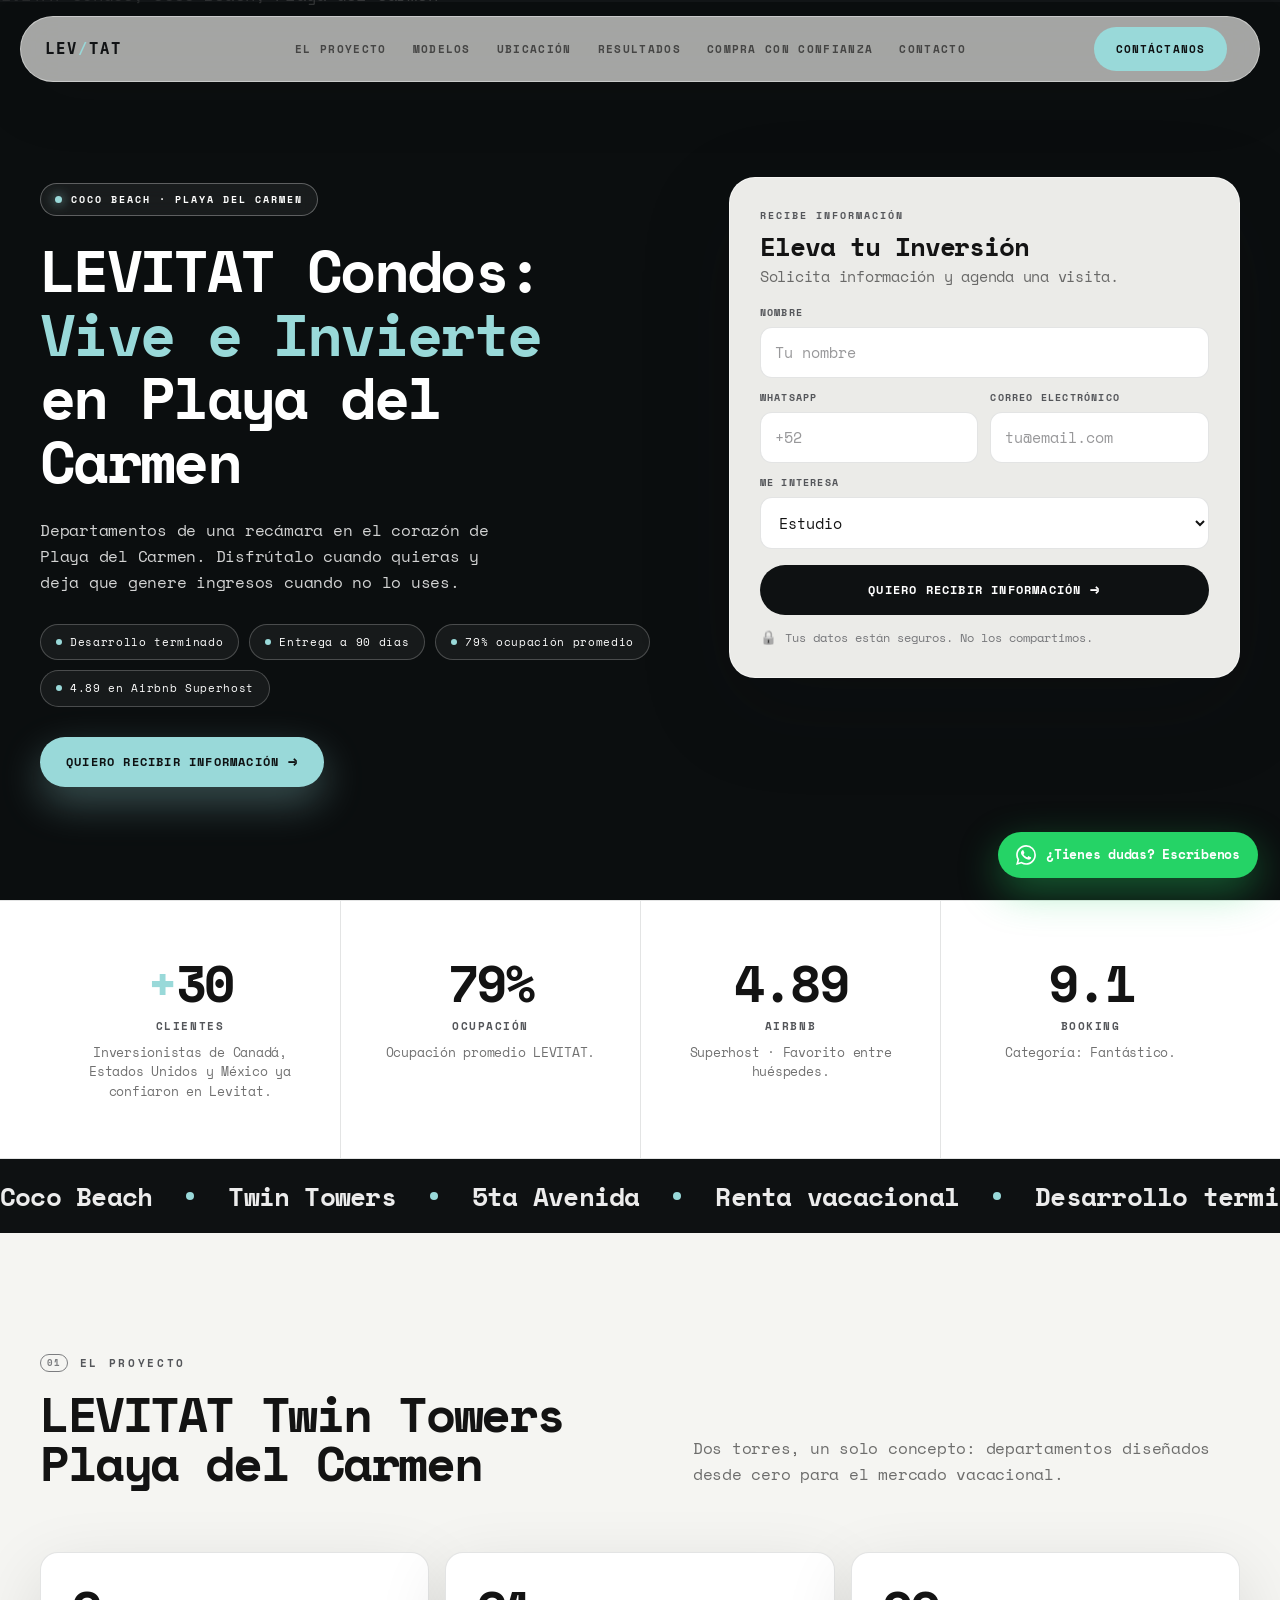
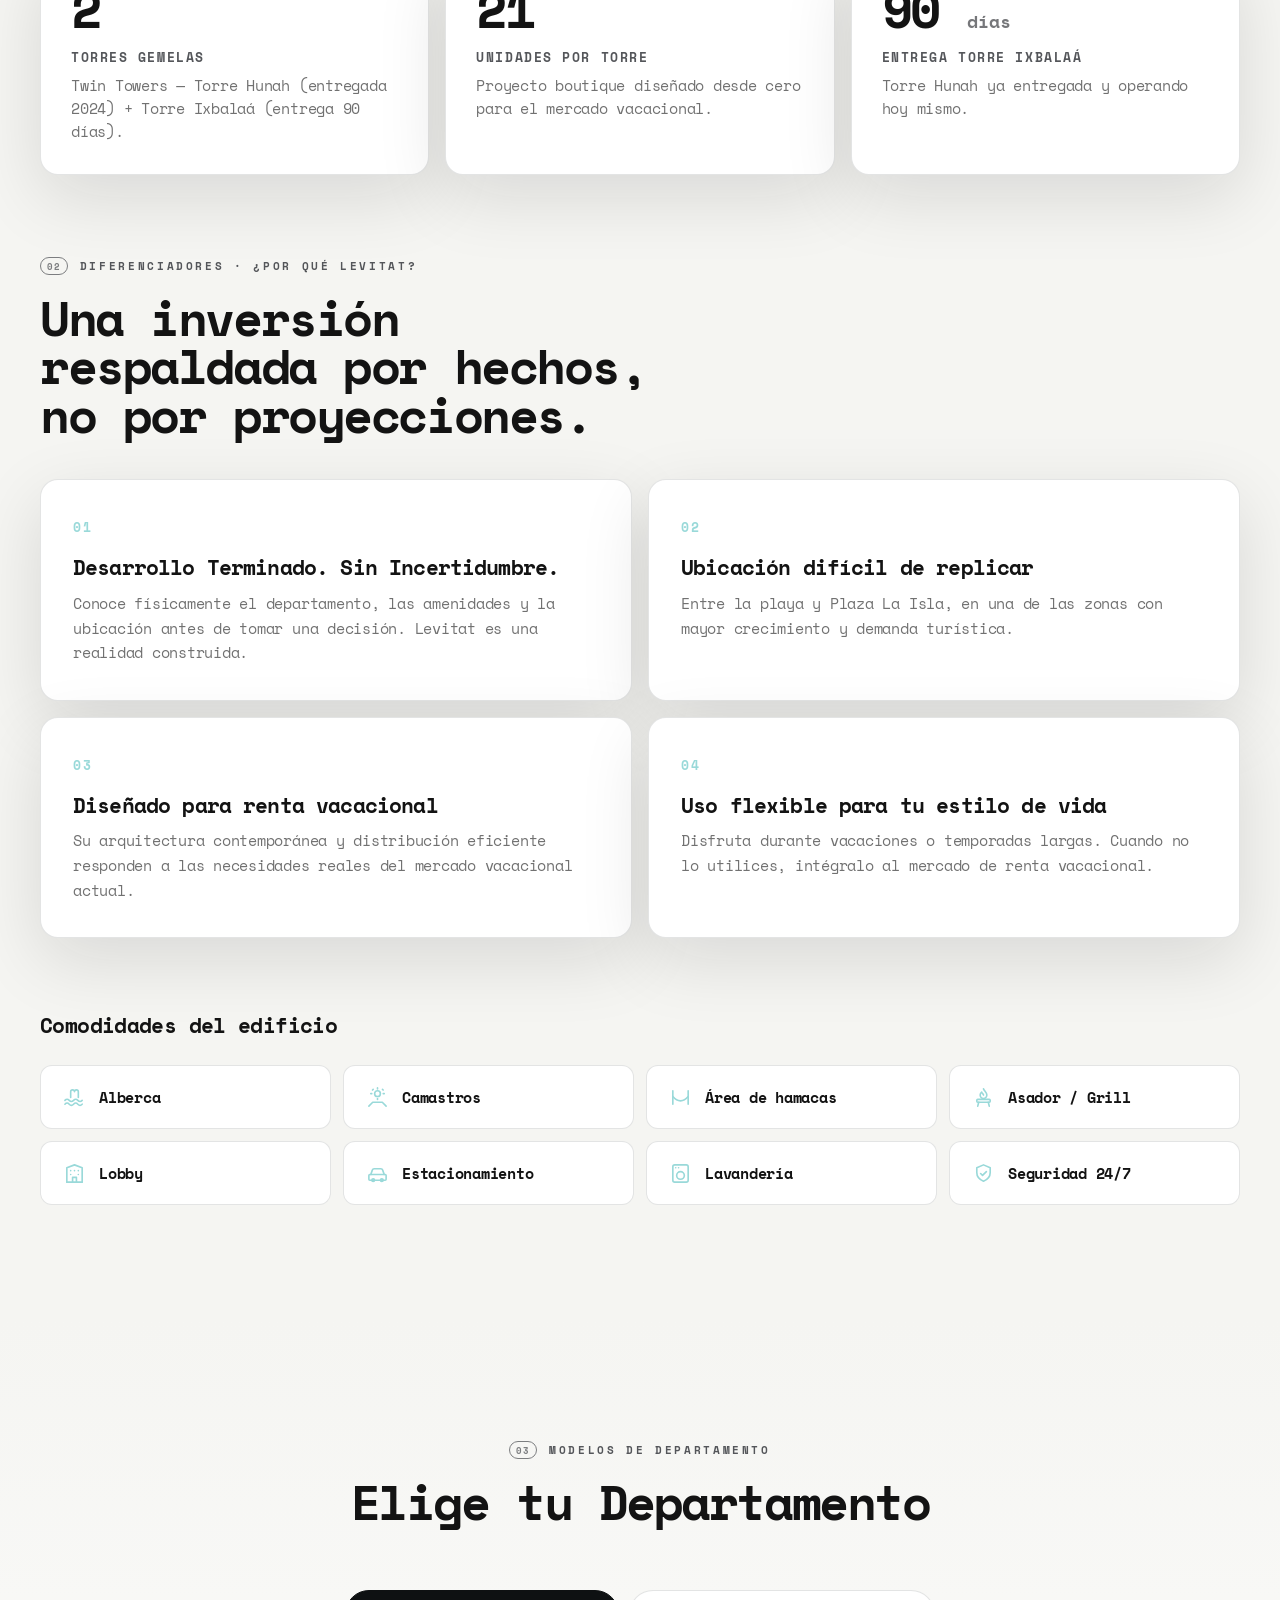
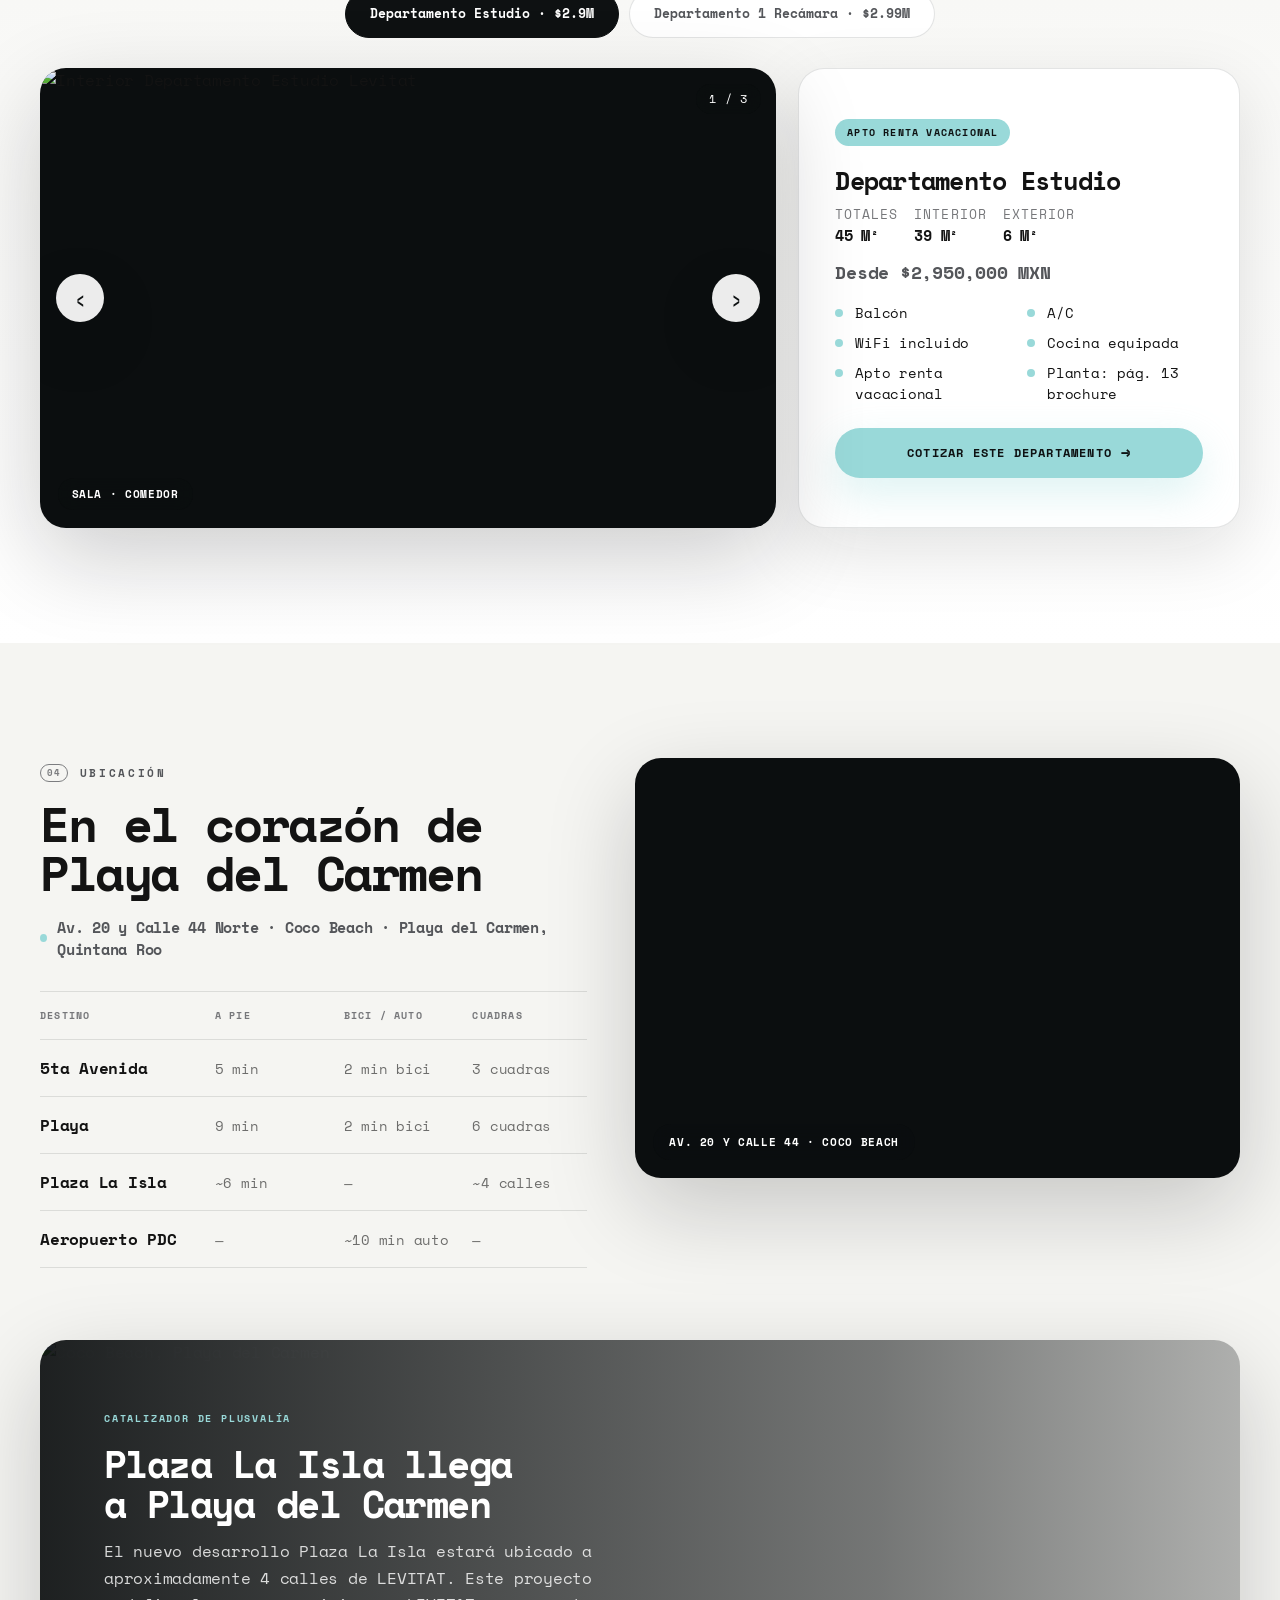
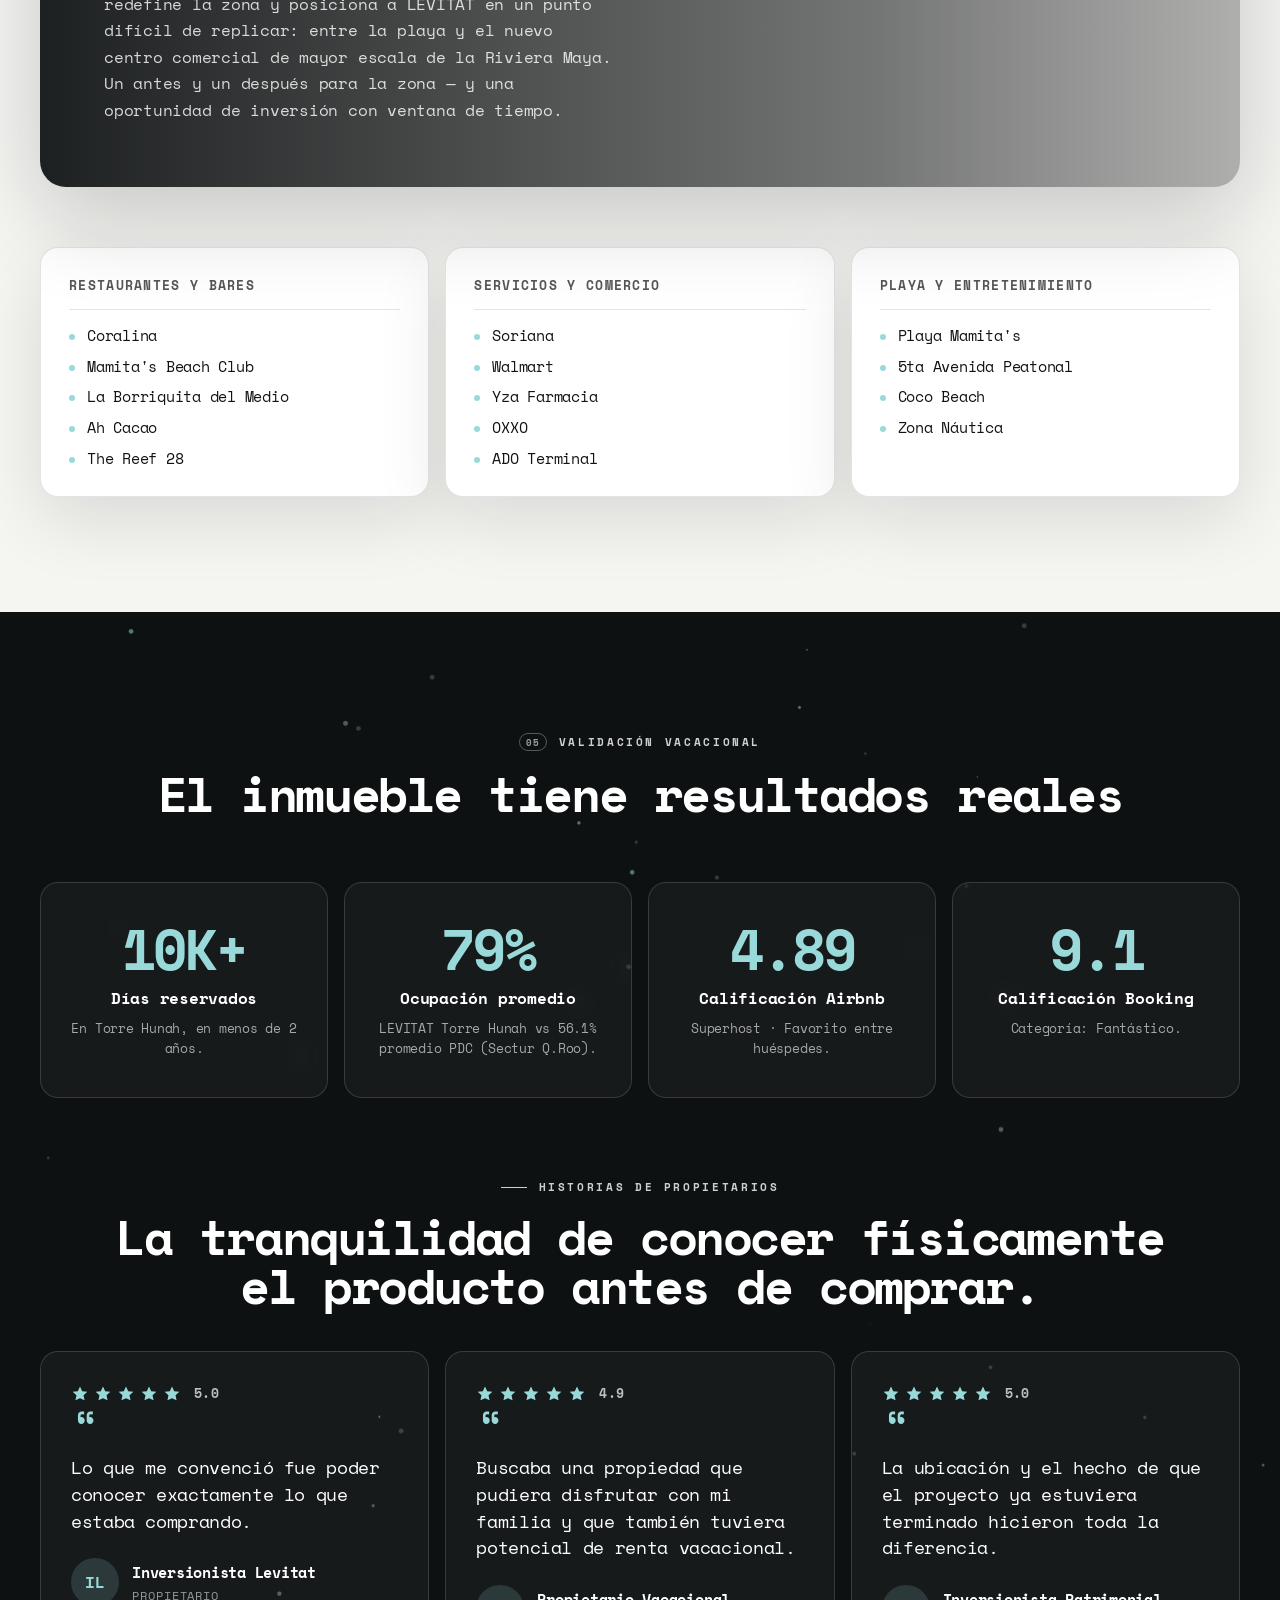
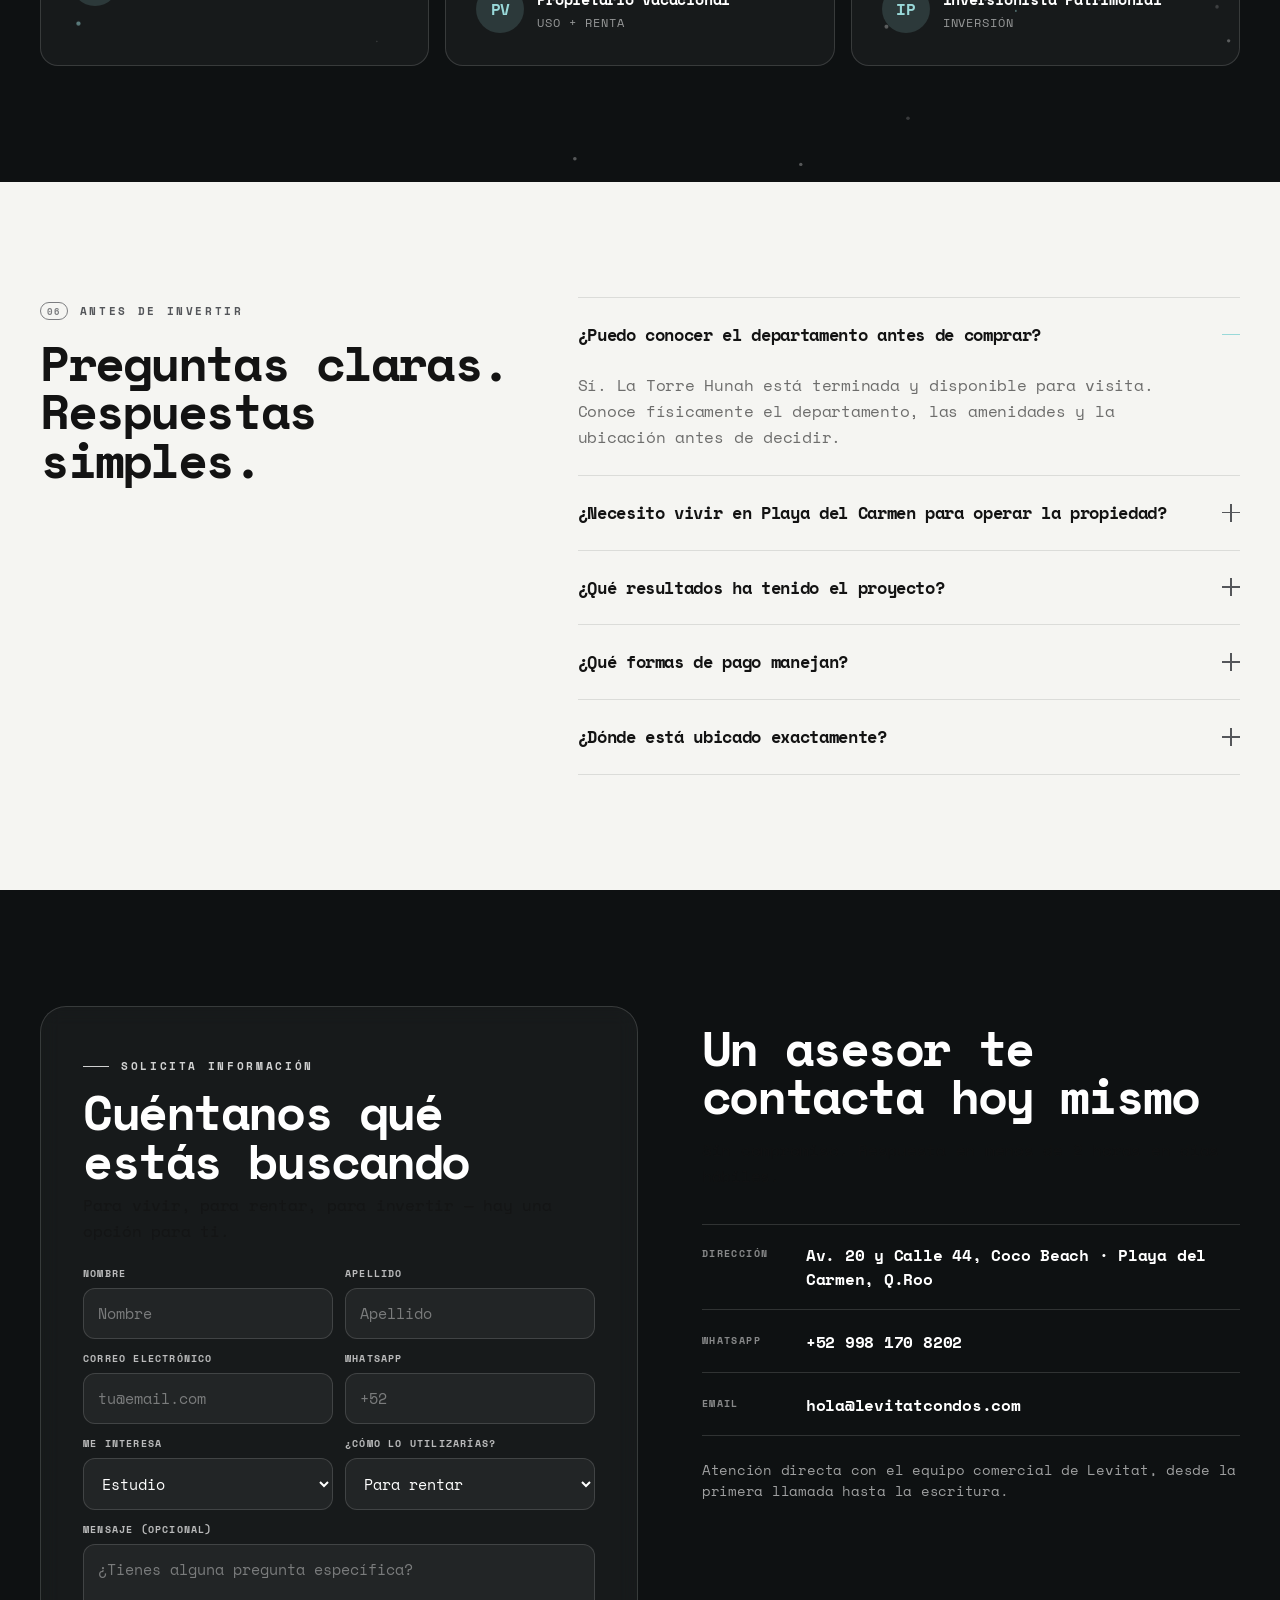
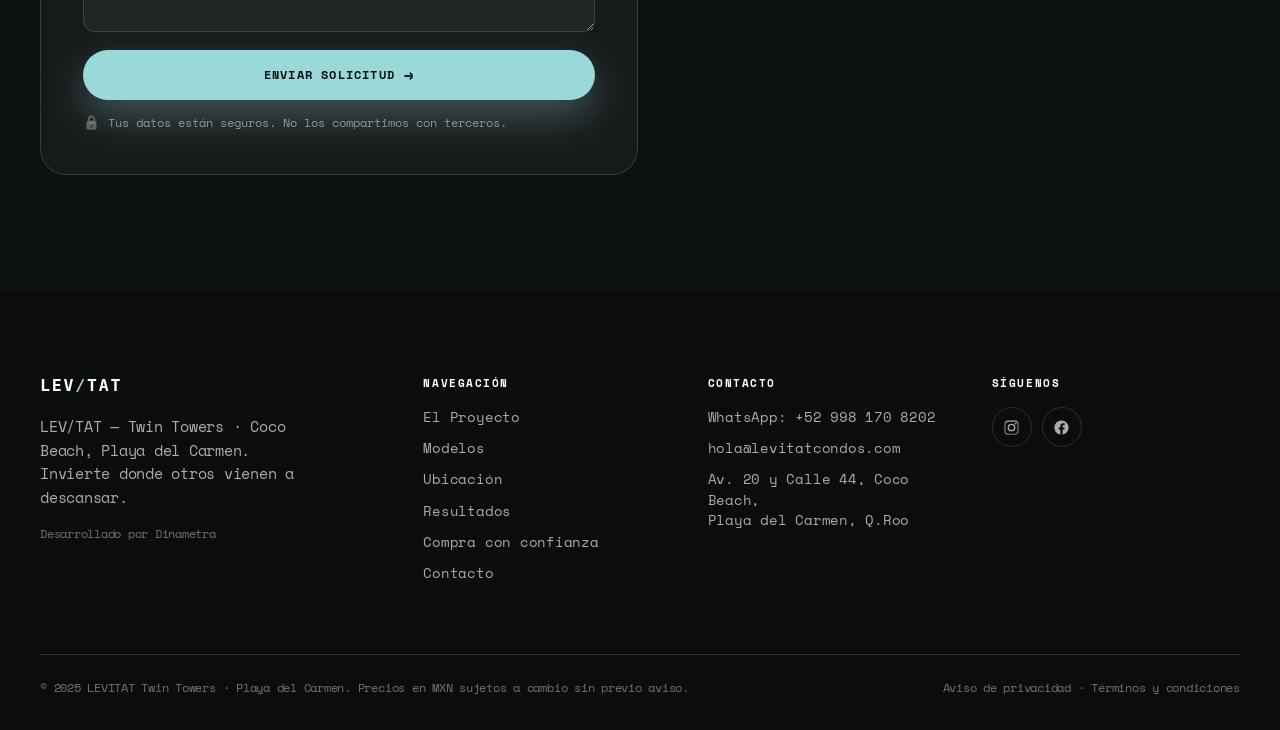
==== commit b8f08d0f: "cambios" ====
--- a/index.html
+++ b/index.html
@@ -138,14 +138,14 @@
           <div class="amenities">
             <h3>Comodidades del edificio</h3>
             <div class="amenities-grid">
-              <div class="amenity reveal"><i></i>Alberca</div>
-              <div class="amenity reveal"><i></i>Camastros</div>
-              <div class="amenity reveal d1"><i></i>Área de hamacas</div>
-              <div class="amenity reveal d1"><i></i>Asador / Grill</div>
-              <div class="amenity reveal d2"><i></i>Lobby</div>
-              <div class="amenity reveal d2"><i></i>Estacionamiento</div>
-              <div class="amenity reveal d3"><i></i>Lavandería</div>
-              <div class="amenity reveal d3"><i></i>Seguridad 24/7</div>
+              <div class="amenity reveal"><i><svg viewBox="0 0 24 24"><path d="M2 15c1.5-1.6 3-1.6 4.5 0s3 1.6 4.5 0 3-1.6 4.5 0 3 1.6 4.5 0"/><path d="M2 19c1.5-1.6 3-1.6 4.5 0s3 1.6 4.5 0 3-1.6 4.5 0 3 1.6 4.5 0"/><path d="M8 12V6a2 2 0 0 1 4 0M16 12V6a2 2 0 0 0-4 0"/></svg></i>Alberca</div>
+              <div class="amenity reveal"><i><svg viewBox="0 0 24 24"><circle cx="12" cy="8" r="3"/><path d="M12 2v1M12 13v1M6 8H5M19 8h-1M7.5 3.5l-.7.7M17.2 3.5l.7.7"/><path d="M3 21l4-4h10l4 4"/></svg></i>Camastros</div>
+              <div class="amenity reveal d1"><i><svg viewBox="0 0 24 24"><path d="M4 5v14M20 5v14"/><path d="M4 11c5 6 11 6 16 0"/></svg></i>Área de hamacas</div>
+              <div class="amenity reveal d1"><i><svg viewBox="0 0 24 24"><path d="M12 3c1 2.5 3.5 3.3 3.5 6.5A3.5 3.5 0 0 1 8.5 9.5c0-1.6.8-2.4 1.6-3.2.1 1.6 1.9 1.7 1.9 3.2"/><rect x="5" y="14" width="14" height="3" rx="1"/><path d="M7 17l-1 4M17 17l1 4"/></svg></i>Asador / Grill</div>
+              <div class="amenity reveal d2"><i><svg viewBox="0 0 24 24"><path d="M4 21V6l8-3 8 3v15"/><path d="M4 21h16"/><path d="M10 21v-5h4v5"/><path d="M8 9h.01M12 9h.01M16 9h.01M8 13h.01M16 13h.01"/></svg></i>Lobby</div>
+              <div class="amenity reveal d2"><i><svg viewBox="0 0 24 24"><path d="M5 13l1.6-4.5A2 2 0 0 1 8.5 7h7a2 2 0 0 1 1.9 1.5L19 13"/><rect x="3" y="13" width="18" height="6" rx="1"/><circle cx="7.5" cy="19" r="1.4"/><circle cx="16.5" cy="19" r="1.4"/></svg></i>Estacionamiento</div>
+              <div class="amenity reveal d3"><i><svg viewBox="0 0 24 24"><rect x="4" y="3" width="16" height="18" rx="2"/><circle cx="12" cy="14" r="4"/><path d="M7 6h.01M10 6h.01"/></svg></i>Lavandería</div>
+              <div class="amenity reveal d3"><i><svg viewBox="0 0 24 24"><path d="M12 3l7 3v5c0 4.4-3 7.5-7 9-4-1.5-7-4.6-7-9V6z"/><path d="M9 12l2 2 4-4"/></svg></i>Seguridad 24/7</div>
             </div>
           </div>
         </div>
@@ -192,7 +192,7 @@
                   <div>Interior<b>39 m²</b></div>
                   <div>Exterior<b>6 m²</b></div>
                 </div>
-                <strong class="mc-price">Desde $2,925,000 MXN</strong>
+                <strong class="mc-price">Desde $2,950,000 MXN</strong>
                 <ul class="mc-tags">
                   <li>Balcón</li><li>A/C</li><li>WiFi incluido</li><li>Cocina equipada</li>
                   <li>Apto renta vacacional</li><li>Planta: pág. 13 brochure</li>
@@ -290,9 +290,9 @@
           <h2 class="h-section" style="color:#fff">La tranquilidad de conocer físicamente el producto antes de comprar.</h2>
         </div>
         <div class="testi-grid">
-          <article class="testi-card reveal"><p class="testi-quote">Lo que me convenció fue poder conocer exactamente lo que estaba comprando.</p><div class="testi-who"><span class="avatar">IL</span><div><strong>Inversionista Levitat</strong><small>Propietario</small></div></div></article>
-          <article class="testi-card reveal d1"><p class="testi-quote">Buscaba una propiedad que pudiera disfrutar con mi familia y que también tuviera potencial de renta vacacional.</p><div class="testi-who"><span class="avatar">PV</span><div><strong>Propietario Vacacional</strong><small>Uso + renta</small></div></div></article>
-          <article class="testi-card reveal d2"><p class="testi-quote">La ubicación y el hecho de que el proyecto ya estuviera terminado hicieron toda la diferencia.</p><div class="testi-who"><span class="avatar">IP</span><div><strong>Inversionista Patrimonial</strong><small>Inversión</small></div></div></article>
+          <article class="testi-card reveal"><div class="testi-stars"><svg viewBox="0 0 24 24"><path d="M12 2l2.9 6.3 6.9.7-5.1 4.6 1.4 6.8L12 17.6 5.9 20.4l1.4-6.8L2.2 9l6.9-.7z"/></svg><svg viewBox="0 0 24 24"><path d="M12 2l2.9 6.3 6.9.7-5.1 4.6 1.4 6.8L12 17.6 5.9 20.4l1.4-6.8L2.2 9l6.9-.7z"/></svg><svg viewBox="0 0 24 24"><path d="M12 2l2.9 6.3 6.9.7-5.1 4.6 1.4 6.8L12 17.6 5.9 20.4l1.4-6.8L2.2 9l6.9-.7z"/></svg><svg viewBox="0 0 24 24"><path d="M12 2l2.9 6.3 6.9.7-5.1 4.6 1.4 6.8L12 17.6 5.9 20.4l1.4-6.8L2.2 9l6.9-.7z"/></svg><svg viewBox="0 0 24 24"><path d="M12 2l2.9 6.3 6.9.7-5.1 4.6 1.4 6.8L12 17.6 5.9 20.4l1.4-6.8L2.2 9l6.9-.7z"/></svg><span class="score">5.0</span></div><p class="testi-quote">Lo que me convenció fue poder conocer exactamente lo que estaba comprando.</p><div class="testi-who"><span class="avatar">IL</span><div><strong>Inversionista Levitat</strong><small>Propietario</small></div></div></article>
+          <article class="testi-card reveal d1"><div class="testi-stars"><svg viewBox="0 0 24 24"><path d="M12 2l2.9 6.3 6.9.7-5.1 4.6 1.4 6.8L12 17.6 5.9 20.4l1.4-6.8L2.2 9l6.9-.7z"/></svg><svg viewBox="0 0 24 24"><path d="M12 2l2.9 6.3 6.9.7-5.1 4.6 1.4 6.8L12 17.6 5.9 20.4l1.4-6.8L2.2 9l6.9-.7z"/></svg><svg viewBox="0 0 24 24"><path d="M12 2l2.9 6.3 6.9.7-5.1 4.6 1.4 6.8L12 17.6 5.9 20.4l1.4-6.8L2.2 9l6.9-.7z"/></svg><svg viewBox="0 0 24 24"><path d="M12 2l2.9 6.3 6.9.7-5.1 4.6 1.4 6.8L12 17.6 5.9 20.4l1.4-6.8L2.2 9l6.9-.7z"/></svg><svg viewBox="0 0 24 24"><path d="M12 2l2.9 6.3 6.9.7-5.1 4.6 1.4 6.8L12 17.6 5.9 20.4l1.4-6.8L2.2 9l6.9-.7z"/></svg><span class="score">4.9</span></div><p class="testi-quote">Buscaba una propiedad que pudiera disfrutar con mi familia y que también tuviera potencial de renta vacacional.</p><div class="testi-who"><span class="avatar">PV</span><div><strong>Propietario Vacacional</strong><small>Uso + renta</small></div></div></article>
+          <article class="testi-card reveal d2"><div class="testi-stars"><svg viewBox="0 0 24 24"><path d="M12 2l2.9 6.3 6.9.7-5.1 4.6 1.4 6.8L12 17.6 5.9 20.4l1.4-6.8L2.2 9l6.9-.7z"/></svg><svg viewBox="0 0 24 24"><path d="M12 2l2.9 6.3 6.9.7-5.1 4.6 1.4 6.8L12 17.6 5.9 20.4l1.4-6.8L2.2 9l6.9-.7z"/></svg><svg viewBox="0 0 24 24"><path d="M12 2l2.9 6.3 6.9.7-5.1 4.6 1.4 6.8L12 17.6 5.9 20.4l1.4-6.8L2.2 9l6.9-.7z"/></svg><svg viewBox="0 0 24 24"><path d="M12 2l2.9 6.3 6.9.7-5.1 4.6 1.4 6.8L12 17.6 5.9 20.4l1.4-6.8L2.2 9l6.9-.7z"/></svg><svg viewBox="0 0 24 24"><path d="M12 2l2.9 6.3 6.9.7-5.1 4.6 1.4 6.8L12 17.6 5.9 20.4l1.4-6.8L2.2 9l6.9-.7z"/></svg><span class="score">5.0</span></div><p class="testi-quote">La ubicación y el hecho de que el proyecto ya estuviera terminado hicieron toda la diferencia.</p><div class="testi-who"><span class="avatar">IP</span><div><strong>Inversionista Patrimonial</strong><small>Inversión</small></div></div></article>
         </div>
       </div>
     </section>
@@ -308,7 +308,7 @@
           <article class="faq-item is-open"><button class="faq-q" type="button">¿Puedo conocer el departamento antes de comprar?<span></span></button><div class="faq-a"><p>Sí. La Torre Hunah está terminada y disponible para visita. Conoce físicamente el departamento, las amenidades y la ubicación antes de decidir.</p></div></article>
           <article class="faq-item"><button class="faq-q" type="button">¿Necesito vivir en Playa del Carmen para operar la propiedad?<span></span></button><div class="faq-a"><p>No. El modelo está pensado para inversionistas foráneos. Puedes integrar tu departamento al mercado de renta vacacional cuando no lo utilices.</p></div></article>
           <article class="faq-item"><button class="faq-q" type="button">¿Qué resultados ha tenido el proyecto?<span></span></button><div class="faq-a"><p>La Torre Hunah promedió 79% de ocupación y acumula más de 10,000 días reservados en menos de 2 años, con 4.89 en Airbnb (Superhost) y 9.1 en Booking.</p></div></article>
-          <article class="faq-item"><button class="faq-q" type="button">¿Qué formas de pago manejan?<span></span></button><div class="faq-a"><p>Revisamos tu escenario en llamada: recursos propios, crédito hipotecario o Infonavit. Precios desde $2,925,000 MXN.</p></div></article>
+          <article class="faq-item"><button class="faq-q" type="button">¿Qué formas de pago manejan?<span></span></button><div class="faq-a"><p>Revisamos tu escenario en llamada: recursos propios, crédito hipotecario o Infonavit. Precios desde $2,950,000 MXN.</p></div></article>
           <article class="faq-item"><button class="faq-q" type="button">¿Dónde está ubicado exactamente?<span></span></button><div class="faq-a"><p>Av. 20 y Calle 44 Norte, Coco Beach · Playa del Carmen, Q.Roo — a 3 cuadras de la 5ta Avenida y entre la playa y la próxima Plaza La Isla.</p></div></article>
         </div>
       </div>
--- a/levitat.css
+++ b/levitat.css
@@ -115,7 +115,7 @@
 /* =========================================================
    HERO
    ========================================================= */
-.hero{position:relative;min-height:100svh;display:flex;align-items:flex-end;overflow:hidden;background:#0b0e0f;color:#fff;isolation:isolate;padding:128px 0 56px}
+.hero{position:relative;min-height:100svh;display:flex;align-items:center;overflow:hidden;background:#0b0e0f;color:#fff;isolation:isolate;padding:128px 0 64px}
 .hero-media{position:absolute;inset:0;z-index:0;clip-path:inset(46% 0 46% 0);transition:clip-path 1.6s cubic-bezier(.76,0,.24,1)}
 .hero.is-ready .hero-media{clip-path:inset(0 0 0 0)}
 .hero-media img{width:100%;height:100%;object-fit:cover;transform:scale(1.22);transition:transform 8s ease-out;filter:brightness(.62) saturate(.96)}
@@ -126,13 +126,13 @@
 .hero-line{position:absolute;left:50%;top:8%;width:1px;height:84%;background:linear-gradient(180deg,transparent,rgba(255,255,255,.8),transparent);z-index:2;transition:opacity .7s ease .8s}
 .hero.is-ready .hero-line{opacity:0}
 
-.hero-grid{position:relative;z-index:3;width:var(--container);margin-inline:auto;display:grid;grid-template-columns:1.15fr .85fr;gap:54px;align-items:end}
-.hero-copy{max-width:38ch}
+.hero-grid{position:relative;z-index:3;width:var(--container);margin-inline:auto;display:grid;grid-template-columns:1.1fr .9fr;gap:64px;align-items:start}
+.hero-copy{max-width:none;padding-top:6px}
 .hero-badge{display:inline-flex;align-items:center;gap:9px;font-size:10px;text-transform:uppercase;letter-spacing:.2em;font-weight:700;color:#fff;padding:8px 14px;border:1px solid rgba(255,255,255,.3);border-radius:999px;background:rgba(255,255,255,.06);backdrop-filter:blur(8px)}
 .hero-badge i{width:7px;height:7px;border-radius:50%;background:var(--aqua);box-shadow:0 0 12px var(--aqua)}
-.hero h1{margin:22px 0 0;font-size:clamp(2.3rem,5vw,4.3rem);line-height:1.0;letter-spacing:-.055em}
+.hero h1{margin:22px 0 0;font-size:clamp(2.3rem,4.6vw,4rem);line-height:1.08;letter-spacing:-.045em;max-width:16ch}
 .hero h1 b{color:var(--aqua);font-weight:700}
-.hero-sub{margin:22px 0 0;max-width:42ch;font-size:clamp(1rem,1.2vw,1.14rem);line-height:1.6;color:rgba(255,255,255,.82)}
+.hero-sub{margin:24px 0 0;max-width:48ch;font-size:clamp(1rem,1.2vw,1.14rem);line-height:1.65;color:rgba(255,255,255,.82)}
 .hero-pills{display:flex;flex-wrap:wrap;gap:10px;margin:28px 0 0}
 .hero-pills span{display:inline-flex;align-items:center;gap:8px;font-size:11px;letter-spacing:.06em;color:#fff;padding:9px 15px;border:1px solid rgba(255,255,255,.22);border-radius:999px;background:rgba(255,255,255,.05)}
 .hero-pills span::before{content:"";width:6px;height:6px;border-radius:50%;background:var(--aqua);flex:none}
@@ -214,7 +214,8 @@
 .amenities-grid{display:grid;grid-template-columns:repeat(4,1fr);gap:12px}
 .amenity{display:flex;align-items:center;gap:12px;background:#fff;border:1px solid var(--line);border-radius:var(--r-sm);padding:18px 20px;font-size:.95rem;font-weight:700;transition:.3s var(--spring)}
 .amenity:hover{border-color:var(--aqua);transform:translateY(-3px)}
-.amenity i{width:9px;height:9px;border-radius:50%;background:var(--aqua);flex:none}
+.amenity i{width:26px;height:26px;flex:none;display:grid;place-items:center;color:var(--aqua)}
+.amenity i svg{width:23px;height:23px;stroke:currentColor;stroke-width:1.7;fill:none;stroke-linecap:round;stroke-linejoin:round}
 
 /* =========================================================
    MODELS
@@ -294,6 +295,9 @@
 .testi-grid{display:grid;grid-template-columns:repeat(3,1fr);gap:16px}
 .testi-card{border:1px solid var(--line-dark);border-radius:var(--r-md);background:rgba(255,255,255,.04);padding:32px 30px;transition:.4s var(--spring)}
 .testi-card:hover{transform:translateY(-6px);background:rgba(255,255,255,.07)}
+.testi-stars{display:flex;align-items:center;gap:5px;margin-bottom:18px}
+.testi-stars svg{width:18px;height:18px;fill:var(--aqua)}
+.testi-stars .score{margin-left:8px;font-size:.82rem;font-weight:700;letter-spacing:.02em;color:rgba(255,255,255,.72)}
 .testi-quote{font-size:1.12rem;line-height:1.5;letter-spacing:-.02em;color:#fff}
 .testi-quote::before{content:"\201C";display:block;font-size:3rem;line-height:.3;color:var(--aqua);margin-bottom:18px}
 .testi-who{display:flex;align-items:center;gap:13px;margin-top:24px}
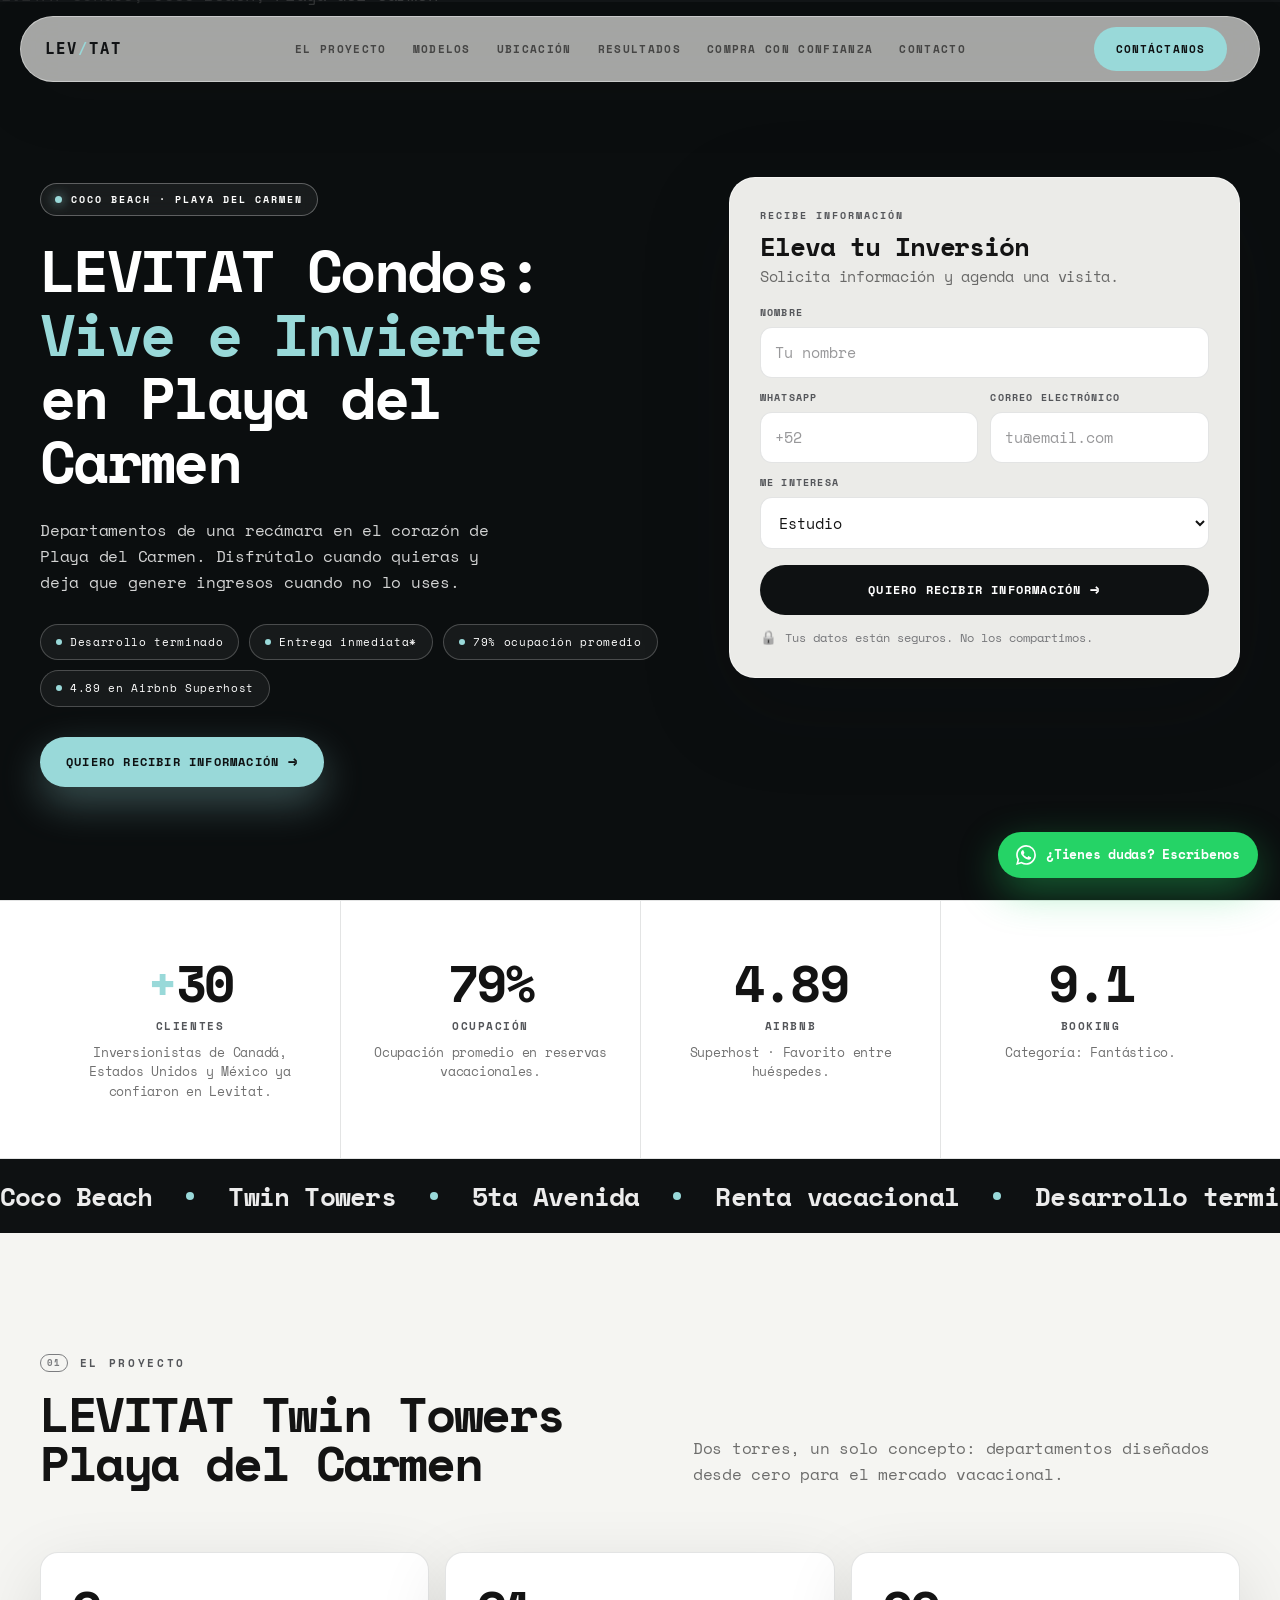
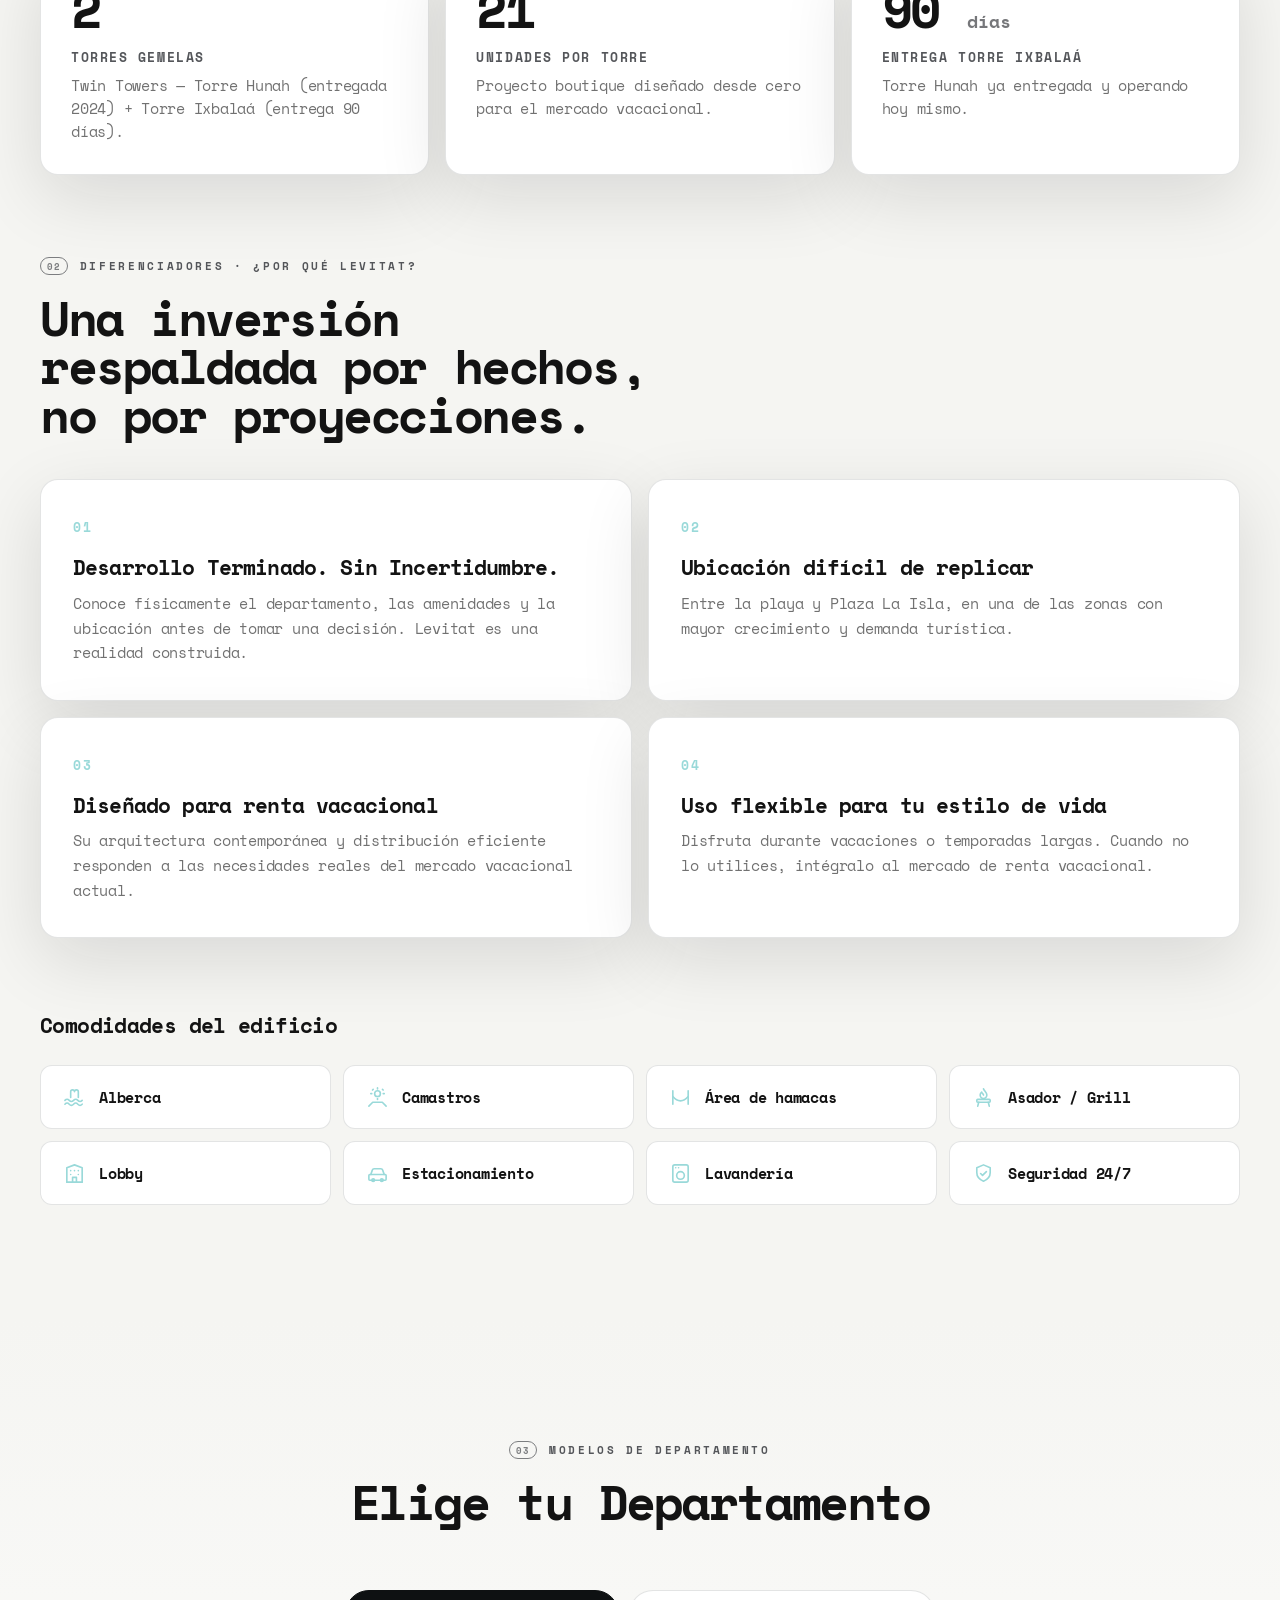
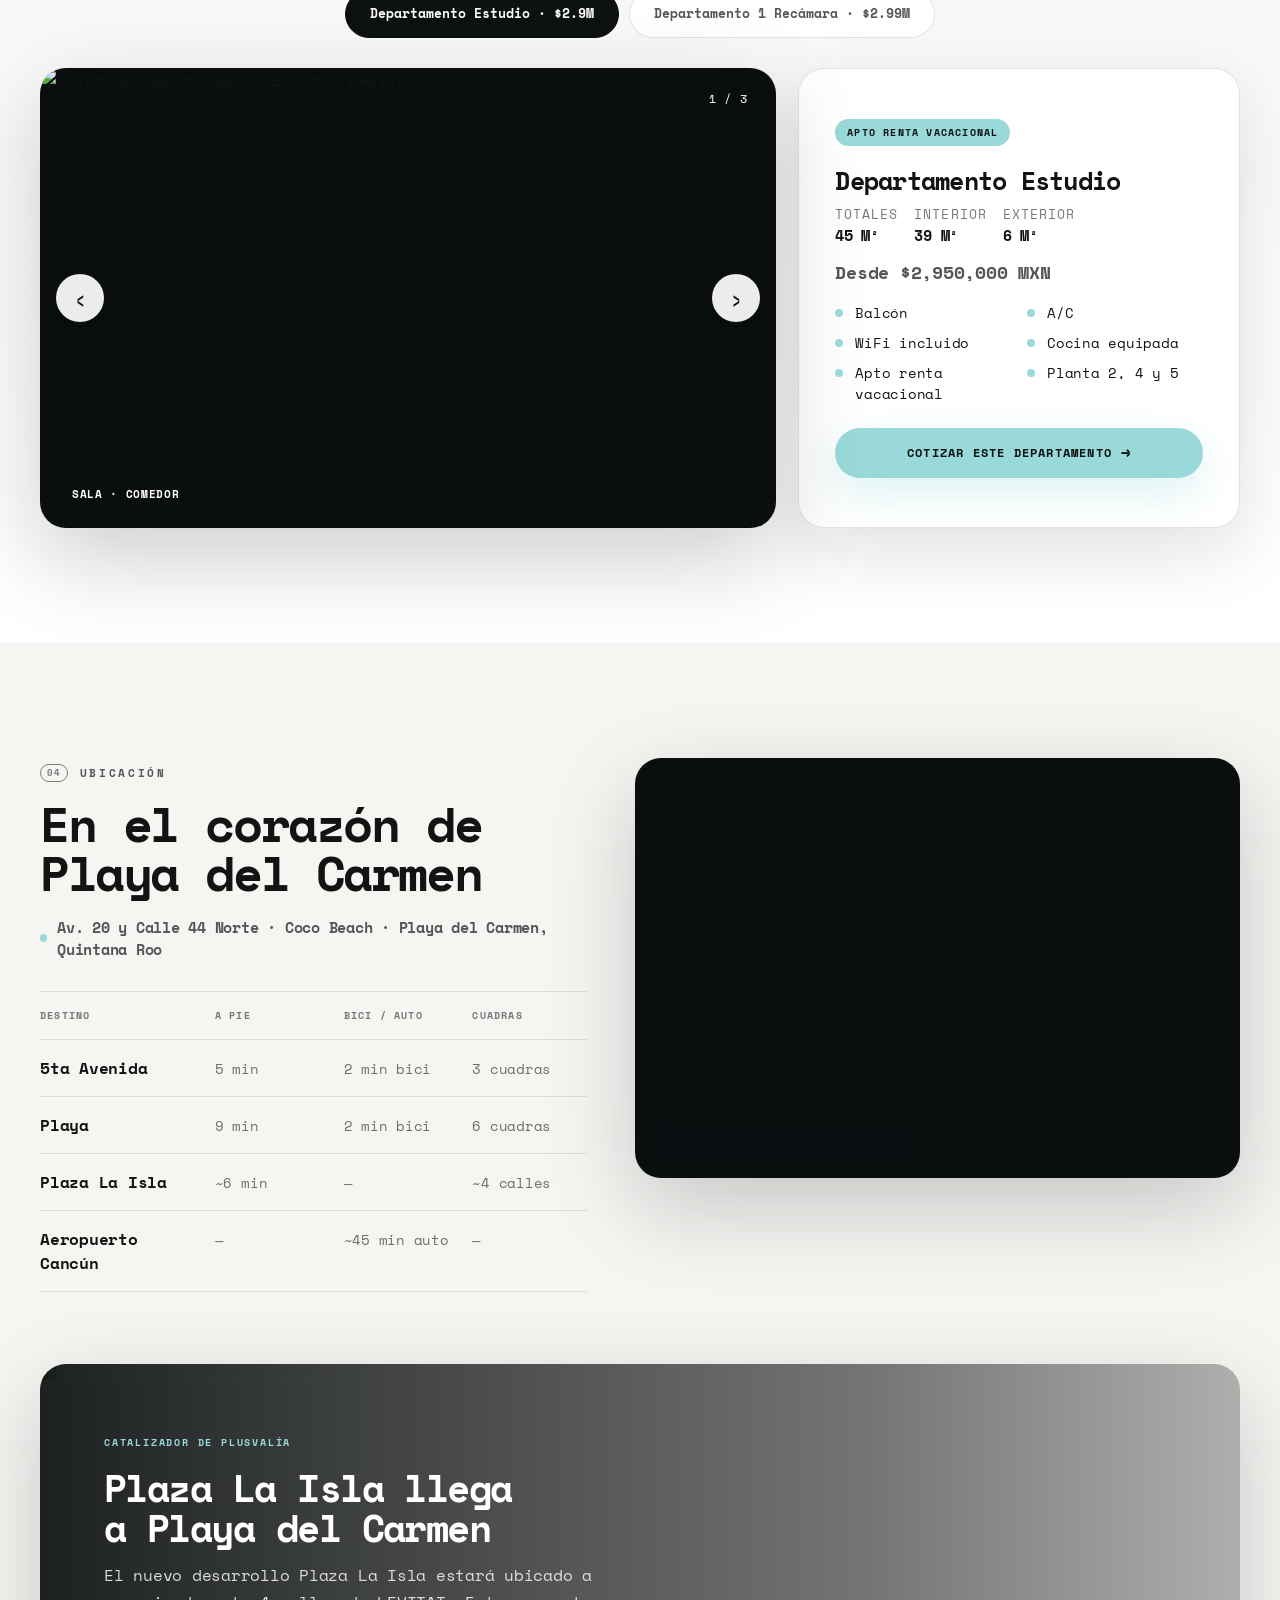
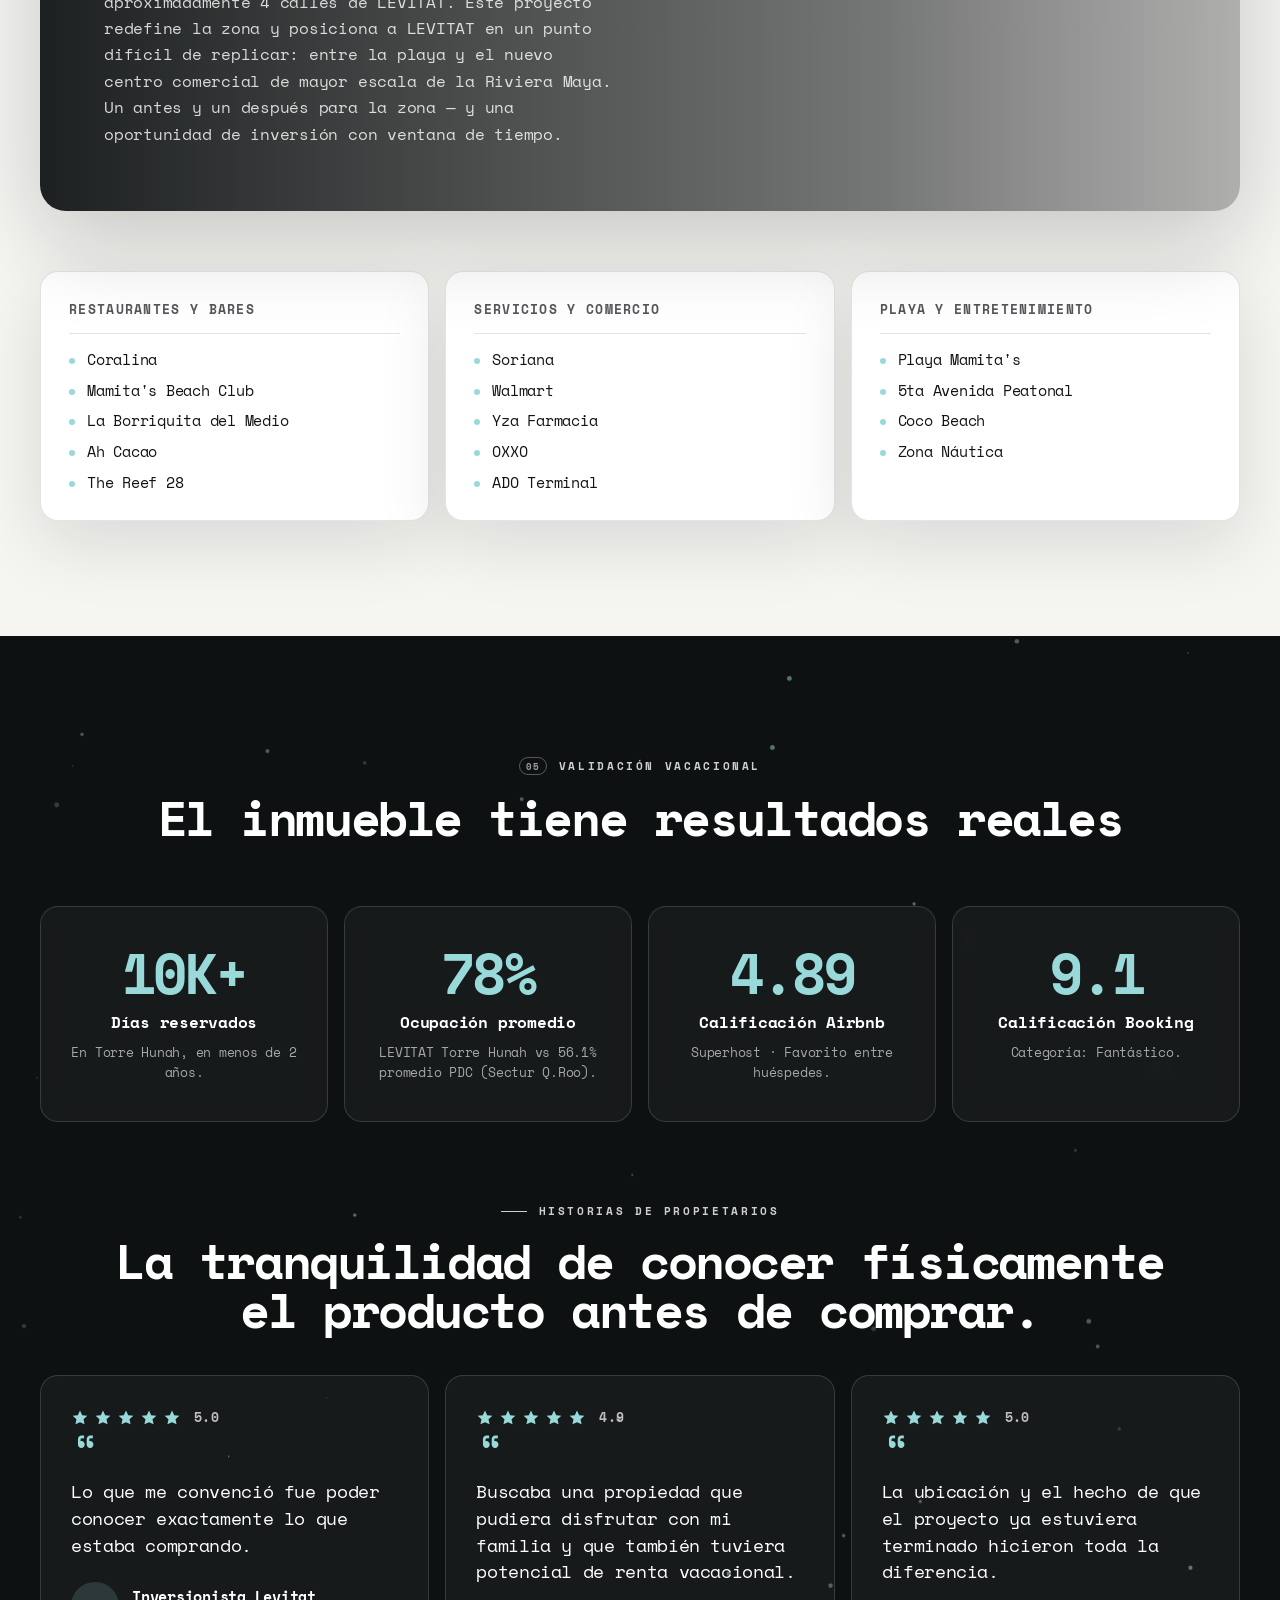
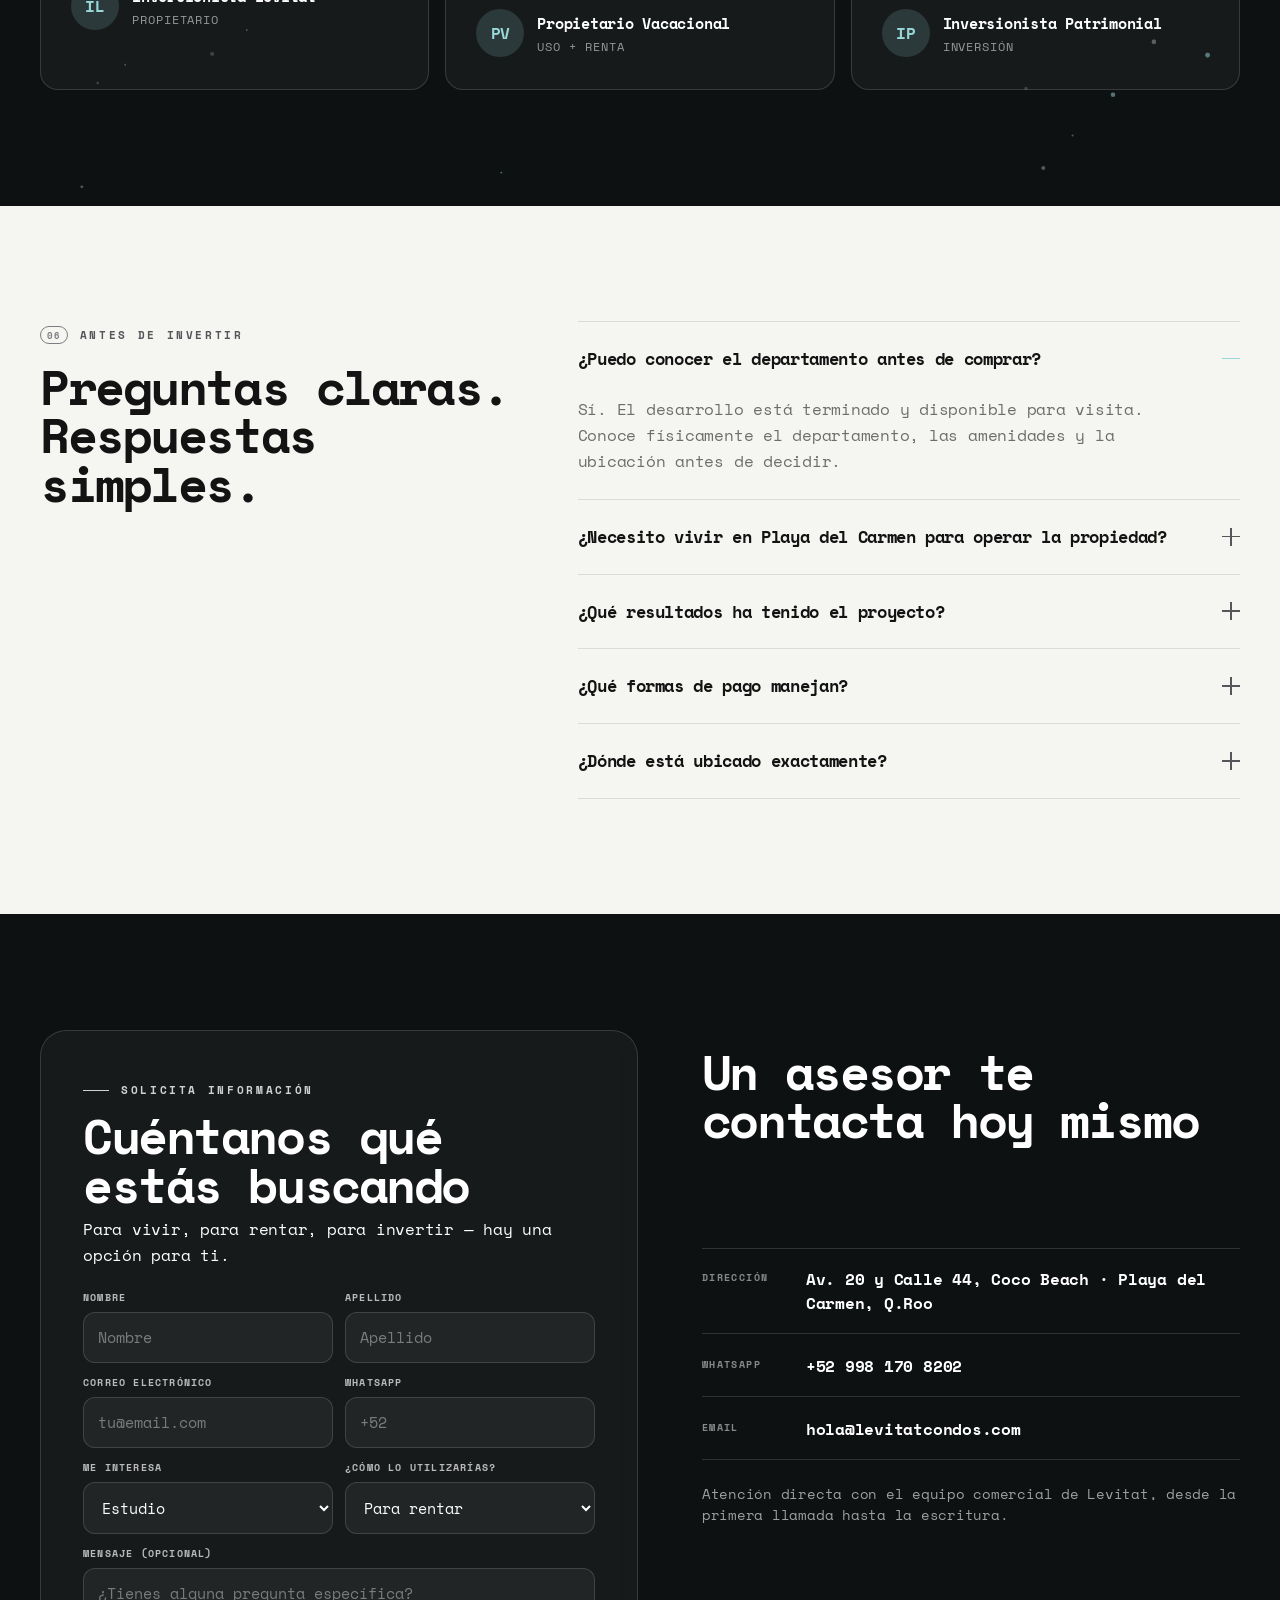
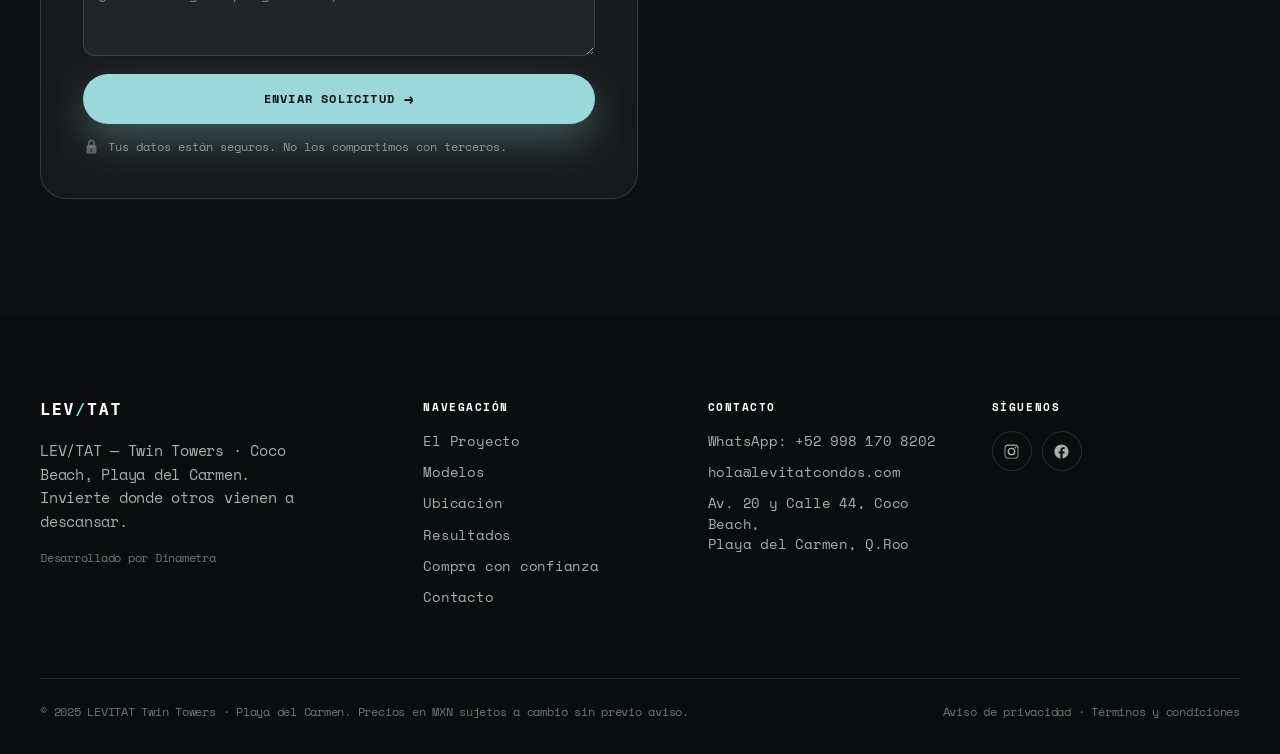
==== commit fe13e4fc: "Cambios texto" ====
--- a/index.html
+++ b/index.html
@@ -52,7 +52,7 @@
           <p class="hero-sub">Departamentos de una recámara en el corazón de Playa del Carmen. Disfrútalo cuando quieras y deja que genere ingresos cuando no lo uses.</p>
           <div class="hero-pills">
             <span>Desarrollo terminado</span>
-            <span>Entrega a 90 días</span>
+            <span>Entrega inmediata*</span>
             <span>79% ocupación promedio</span>
             <span>4.89 en Airbnb Superhost</span>
           </div>
@@ -90,7 +90,7 @@
       <div class="container">
         <div class="statbar-grid">
           <div class="statbar-item reveal"><div class="val"><b>+</b><span class="counter" data-count="30">0</span></div><div class="lbl">Clientes</div><p class="desc">Inversionistas de Canadá, Estados Unidos y México ya confiaron en Levitat.</p></div>
-          <div class="statbar-item reveal d1"><div class="val"><span class="counter" data-count="79">0</span>%</div><div class="lbl">Ocupación</div><p class="desc">Ocupación promedio LEVITAT.</p></div>
+          <div class="statbar-item reveal d1"><div class="val"><span class="counter" data-count="79">0</span>%</div><div class="lbl">Ocupación</div><p class="desc">Ocupación promedio en reservas vacacionales.</p></div>
           <div class="statbar-item reveal d2"><div class="val">4.89</div><div class="lbl">Airbnb</div><p class="desc">Superhost · Favorito entre huéspedes.</p></div>
           <div class="statbar-item reveal d3"><div class="val">9.1</div><div class="lbl">Booking</div><p class="desc">Categoría: Fantástico.</p></div>
         </div>
@@ -195,12 +195,12 @@
                 <strong class="mc-price">Desde $2,950,000 MXN</strong>
                 <ul class="mc-tags">
                   <li>Balcón</li><li>A/C</li><li>WiFi incluido</li><li>Cocina equipada</li>
-                  <li>Apto renta vacacional</li><li>Planta: pág. 13 brochure</li>
+                  <li>Apto renta vacacional</li><li>Planta 2, 4 y 5</li>
                 </ul>
                 <button class="btn btn--aqua js-to-form" type="button">Cotizar este departamento <span class="arr">→</span></button>
               </div>
               <div class="mc-panel" data-model="rec1" hidden>
-                <span class="badge">Uso + renta</span>
+                <span class="badge">Apto renta vacacional</span>
                 <h3>Departamento de 1 Recámara</h3>
                 <div class="mc-area">
                   <div>Totales<b>50 m²</b></div>
@@ -210,7 +210,7 @@
                 <strong class="mc-price">Desde $2,995,000 MXN</strong>
                 <ul class="mc-tags">
                   <li>Recámara privada</li><li>Balcón</li><li>A/C</li><li>WiFi incluido</li>
-                  <li>Apto renta vacacional</li><li>Planta: pág. 17 brochure</li>
+                  <li>Apto renta vacacional</li><li>Planta 1, 2, 3 y 5</li>
                 </ul>
                 <button class="btn btn--aqua js-to-form" type="button">Cotizar este departamento <span class="arr">→</span></button>
               </div>
@@ -233,7 +233,7 @@
               <div class="dist-row reveal"><span class="dest">5ta Avenida</span><span class="v">5 min</span><span class="v">2 min bici</span><span class="v c4">3 cuadras</span></div>
               <div class="dist-row reveal"><span class="dest">Playa</span><span class="v">9 min</span><span class="v">2 min bici</span><span class="v c4">6 cuadras</span></div>
               <div class="dist-row reveal"><span class="dest">Plaza La Isla</span><span class="v">~6 min</span><span class="v">—</span><span class="v c4">~4 calles</span></div>
-              <div class="dist-row reveal"><span class="dest">Aeropuerto PDC</span><span class="v">—</span><span class="v">~10 min auto</span><span class="v c4">—</span></div>
+              <div class="dist-row reveal"><span class="dest">Aeropuerto Cancún</span><span class="v">—</span><span class="v">~45 min auto</span><span class="v c4">—</span></div>
             </div>
           </div>
           <div class="map-card reveal">
@@ -305,7 +305,7 @@
           <h2 class="h-section">Preguntas claras. Respuestas simples.</h2>
         </div>
         <div class="faq-list">
-          <article class="faq-item is-open"><button class="faq-q" type="button">¿Puedo conocer el departamento antes de comprar?<span></span></button><div class="faq-a"><p>Sí. La Torre Hunah está terminada y disponible para visita. Conoce físicamente el departamento, las amenidades y la ubicación antes de decidir.</p></div></article>
+          <article class="faq-item is-open"><button class="faq-q" type="button">¿Puedo conocer el departamento antes de comprar?<span></span></button><div class="faq-a"><p>Sí. El desarrollo está terminado y disponible para visita. Conoce físicamente el departamento, las amenidades y la ubicación antes de decidir.</p></div></article>
           <article class="faq-item"><button class="faq-q" type="button">¿Necesito vivir en Playa del Carmen para operar la propiedad?<span></span></button><div class="faq-a"><p>No. El modelo está pensado para inversionistas foráneos. Puedes integrar tu departamento al mercado de renta vacacional cuando no lo utilices.</p></div></article>
           <article class="faq-item"><button class="faq-q" type="button">¿Qué resultados ha tenido el proyecto?<span></span></button><div class="faq-a"><p>La Torre Hunah promedió 79% de ocupación y acumula más de 10,000 días reservados en menos de 2 años, con 4.89 en Airbnb (Superhost) y 9.1 en Booking.</p></div></article>
           <article class="faq-item"><button class="faq-q" type="button">¿Qué formas de pago manejan?<span></span></button><div class="faq-a"><p>Revisamos tu escenario en llamada: recursos propios, crédito hipotecario o Infonavit. Precios desde $2,950,000 MXN.</p></div></article>
@@ -322,7 +322,7 @@
           <form class="contact-form lead-form" novalidate>
             <p class="eyebrow eyebrow--light">Solicita información</p>
             <h2 class="h-section" style="color:#fff;margin:14px 0 6px">Cuéntanos qué estás buscando</h2>
-            <p class="lead" style="margin:0 0 22px">Para vivir, para rentar, para invertir — hay una opción para ti.</p>
+            <p class="lead" style="margin:0 0 22px;color:#fff">Para vivir, para rentar, para invertir — hay una opción para ti.</p>
             <div class="form-row">
               <div class="field"><label for="c-name">Nombre</label><input id="c-name" name="nombre" type="text" placeholder="Nombre" required></div>
               <div class="field"><label for="c-last">Apellido</label><input id="c-last" name="apellido" type="text" placeholder="Apellido" required></div>
